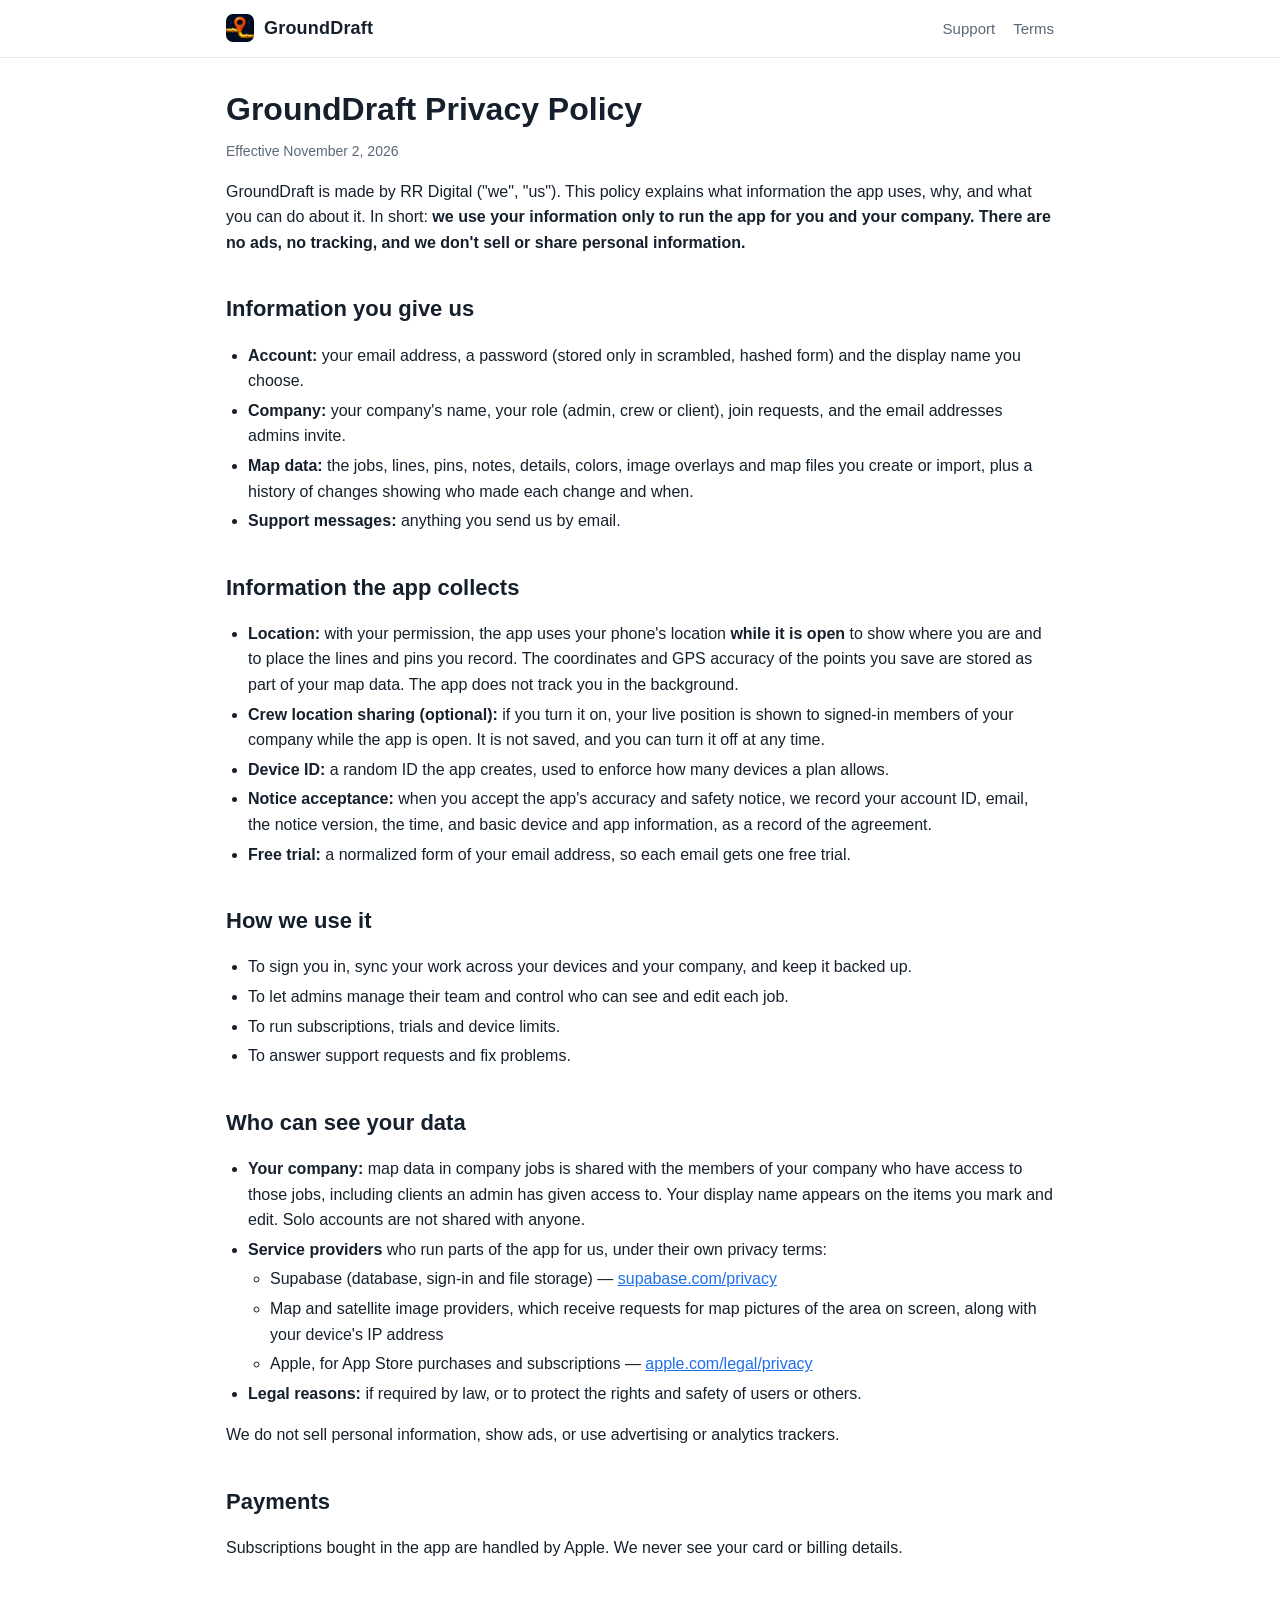
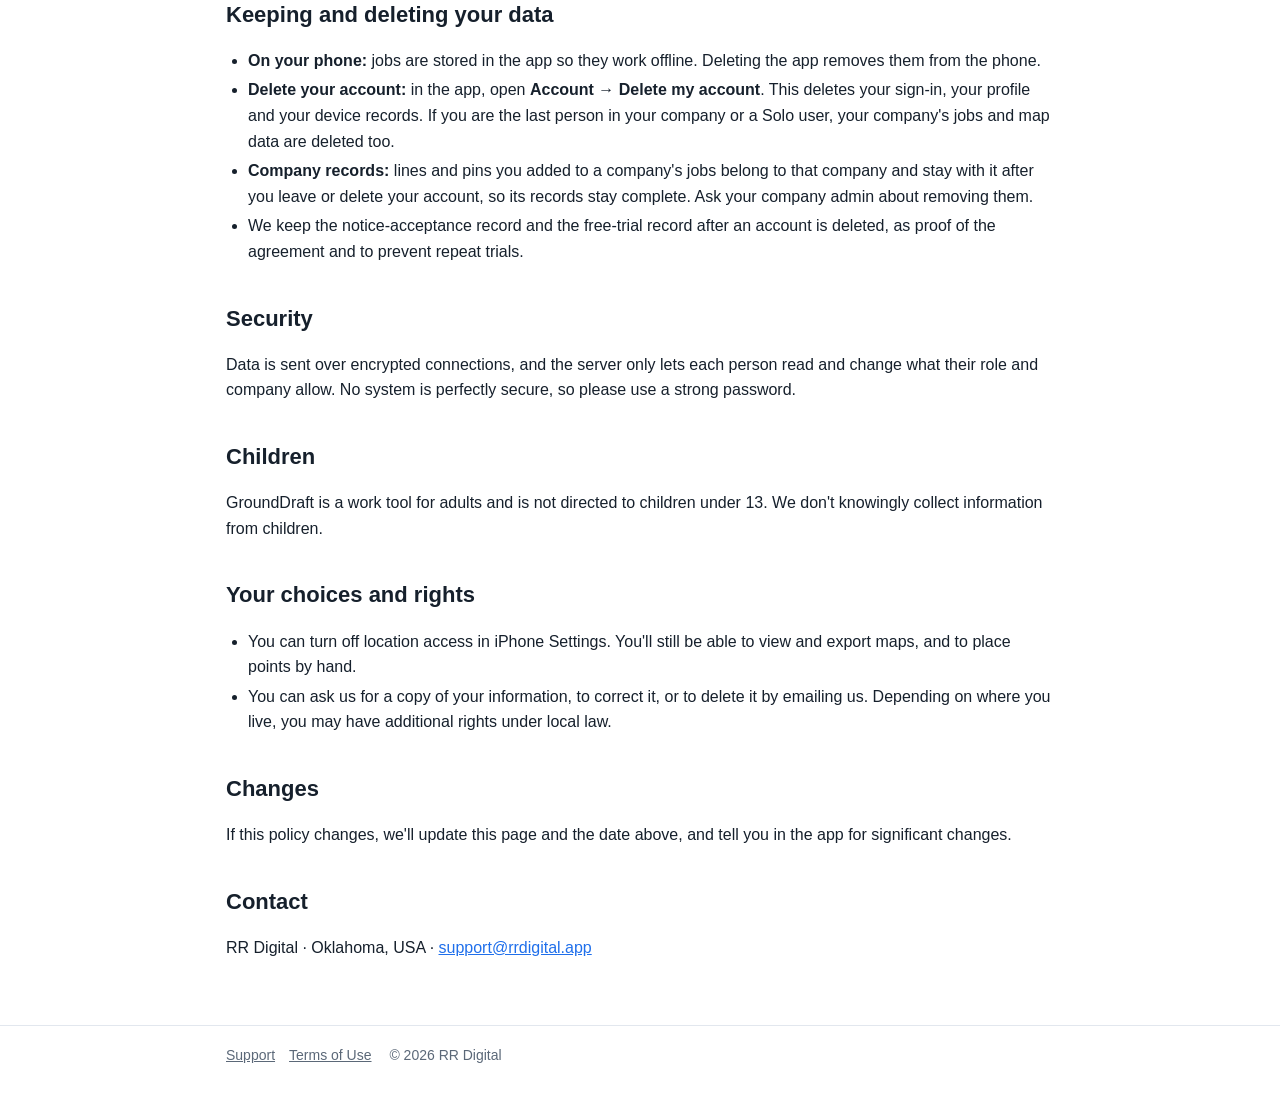
==== privacy.html @ 4cb75e76 "GroundDraft website: home, support, privacy and terms Co-Authored-By: Claude Opus 5.5 <noreply@anthr" ====
<!doctype html>
<html lang="en">
<head>
<meta charset="utf-8">
<meta name="viewport" content="width=device-width,initial-scale=1">
<title>GroundDraft Privacy Policy</title>
<link rel="icon" href="img/icon.png" type="image/png">
<link rel="apple-touch-icon" href="img/apple-touch-icon.png">
<link rel="stylesheet" href="style.css">
</head>
<body>
<header class="site"><div class="wrap">
  <a class="brand" href="index.html"><img src="img/icon.png" alt="" width="30" height="30" style="border-radius:7px"><span>GroundDraft</span></a>
  <nav><a href="support.html">Support</a><a href="terms.html">Terms</a></nav>
</div></header>

<main class="wrap">
  <h1>GroundDraft Privacy Policy</h1>
  <p class="meta">Effective November 2, 2026</p>

  <p>GroundDraft is made by RR Digital ("we", "us"). This policy explains what information the app uses, why,
  and what you can do about it. In short: <b>we use your information only to run the app for you and your company.
  There are no ads, no tracking, and we don't sell or share personal information.</b></p>

  <h2>Information you give us</h2>
  <ul>
    <li><b>Account:</b> your email address, a password (stored only in scrambled, hashed form) and the display
      name you choose.</li>
    <li><b>Company:</b> your company's name, your role (admin, crew or client), join requests, and the email
      addresses admins invite.</li>
    <li><b>Map data:</b> the jobs, lines, pins, notes, details, colors, image overlays and map files you create or
      import, plus a history of changes showing who made each change and when.</li>
    <li><b>Support messages:</b> anything you send us by email.</li>
  </ul>

  <h2>Information the app collects</h2>
  <ul>
    <li><b>Location:</b> with your permission, the app uses your phone's location <b>while it is open</b> to show
      where you are and to place the lines and pins you record. The coordinates and GPS accuracy of the points you
      save are stored as part of your map data. The app does not track you in the background.</li>
    <li><b>Crew location sharing (optional):</b> if you turn it on, your live position is shown to signed-in
      members of your company while the app is open. It is not saved, and you can turn it off at any time.</li>
    <li><b>Device ID:</b> a random ID the app creates, used to enforce how many devices a plan allows.</li>
    <li><b>Notice acceptance:</b> when you accept the app's accuracy and safety notice, we record your account ID,
      email, the notice version, the time, and basic device and app information, as a record of the agreement.</li>
    <li><b>Free trial:</b> a normalized form of your email address, so each email gets one free trial.</li>
  </ul>

  <h2>How we use it</h2>
  <ul>
    <li>To sign you in, sync your work across your devices and your company, and keep it backed up.</li>
    <li>To let admins manage their team and control who can see and edit each job.</li>
    <li>To run subscriptions, trials and device limits.</li>
    <li>To answer support requests and fix problems.</li>
  </ul>

  <h2>Who can see your data</h2>
  <ul>
    <li><b>Your company:</b> map data in company jobs is shared with the members of your company who have access to
      those jobs, including clients an admin has given access to. Your display name appears on the items you
      mark and edit. Solo accounts are not shared with anyone.</li>
    <li><b>Service providers</b> who run parts of the app for us, under their own privacy terms:
      <ul>
        <li>Supabase (database, sign-in and file storage) — <a href="https://supabase.com/privacy">supabase.com/privacy</a></li>
        <li>Map and satellite image providers, which receive requests for map pictures of the area on screen,
          along with your device's IP address</li>
        <li>Apple, for App Store purchases and subscriptions — <a href="https://www.apple.com/legal/privacy/">apple.com/legal/privacy</a></li>
      </ul></li>
    <li><b>Legal reasons:</b> if required by law, or to protect the rights and safety of users or others.</li>
  </ul>
  <p>We do not sell personal information, show ads, or use advertising or analytics trackers.</p>

  <h2>Payments</h2>
  <p>Subscriptions bought in the app are handled by Apple. We never see your card or billing details.</p>

  <h2>Keeping and deleting your data</h2>
  <ul>
    <li><b>On your phone:</b> jobs are stored in the app so they work offline. Deleting the app removes them from
      the phone.</li>
    <li><b>Delete your account:</b> in the app, open <b>Account → Delete my account</b>. This deletes your
      sign-in, your profile and your device records. If you are the last person in your company or a Solo user,
      your company's jobs and map data are deleted too.</li>
    <li><b>Company records:</b> lines and pins you added to a company's jobs belong to that company and stay with
      it after you leave or delete your account, so its records stay complete. Ask your company admin about
      removing them.</li>
    <li>We keep the notice-acceptance record and the free-trial record after an account is deleted, as proof of the
      agreement and to prevent repeat trials.</li>
  </ul>

  <h2>Security</h2>
  <p>Data is sent over encrypted connections, and the server only lets each person read and change what their
  role and company allow. No system is perfectly secure, so please use a strong password.</p>

  <h2>Children</h2>
  <p>GroundDraft is a work tool for adults and is not directed to children under 13. We don't knowingly collect
  information from children.</p>

  <h2>Your choices and rights</h2>
  <ul>
    <li>You can turn off location access in iPhone Settings. You'll still be able to view and export maps, and
      to place points by hand.</li>
    <li>You can ask us for a copy of your information, to correct it, or to delete it by emailing us. Depending on
      where you live, you may have additional rights under local law.</li>
  </ul>

  <h2>Changes</h2>
  <p>If this policy changes, we'll update this page and the date above, and tell you in the app for significant
  changes.</p>

  <h2>Contact</h2>
  <p>RR Digital · Oklahoma, USA · <a href="mailto:support@rrdigital.app">support@rrdigital.app</a></p>
</main>

<footer class="site"><div class="wrap">
  <a href="support.html">Support</a><a href="terms.html">Terms of Use</a>
  © 2026 RR Digital
</div></footer>
</body>
</html>
---- style.css ----
:root {
  --bg: #ffffff;
  --panel: #f5f7fa;
  --text: #16202c;
  --muted: #5b6878;
  --line: #e2e7ee;
  --accent: #1f6feb;
  --warn-bg: #fff6e5;
  --warn-line: #f0c36d;
}
@media (prefers-color-scheme: dark) {
  :root {
    --bg: #0d1420;
    --panel: #151f2e;
    --text: #e8edf4;
    --muted: #9aa8ba;
    --line: #233046;
    --accent: #5b9dff;
    --warn-bg: #2b2414;
    --warn-line: #7a5d1e;
  }
}
* { box-sizing: border-box; }
body {
  margin: 0;
  background: var(--bg);
  color: var(--text);
  font: 16px/1.6 -apple-system, BlinkMacSystemFont, "Segoe UI", Roboto, Helvetica, Arial, sans-serif;
}
a { color: var(--accent); }
header.site {
  border-bottom: 1px solid var(--line);
}
header.site .wrap {
  display: flex; align-items: center; justify-content: space-between; gap: 16px;
  padding-top: 14px; padding-bottom: 14px;
}
.brand { display: flex; align-items: center; gap: 10px; font-weight: 700; font-size: 18px; color: var(--text); text-decoration: none; letter-spacing: .2px; }
.brand img { display: block; height: 28px; width: auto; }
nav a { color: var(--muted); text-decoration: none; margin-left: 18px; font-size: 15px; }
nav a:hover { color: var(--text); }
.wrap { max-width: 860px; margin: 0 auto; padding-left: 16px; padding-right: 16px; }
main.wrap { padding-top: 32px; padding-bottom: 48px; }
h1 { font-size: 32px; line-height: 1.2; margin: 0 0 12px; }
h2 { font-size: 22px; margin: 36px 0 10px; }
h3 { font-size: 17px; margin: 22px 0 6px; }
.lead { font-size: 19px; color: var(--muted); margin: 0 0 8px; }
.meta { color: var(--muted); font-size: 14px; margin-top: 0; }
.filters { display: flex; flex-wrap: wrap; gap: 8px; margin: 4px 0 4px; }
.filters button {
  font: inherit; font-size: 15px; padding: 7px 16px; border-radius: 999px; cursor: pointer;
  border: 1px solid var(--line); background: var(--panel); color: var(--text);
}
.filters button.on { background: var(--accent); border-color: var(--accent); color: #fff; }
.app[hidden] { display: none; }
.apps { display: grid; grid-template-columns: repeat(auto-fit, minmax(260px, 1fr)); gap: 16px; margin-top: 16px; }
.app {
  display: flex; gap: 14px; align-items: flex-start;
  background: var(--panel); border: 1px solid var(--line); border-radius: 14px; padding: 16px;
}
.app img { width: 64px; height: 64px; border-radius: 14px; flex: none; }
.app h3 { margin: 0 0 4px; }
.app p { margin: 0 0 8px; color: var(--muted); font-size: 15px; }
.app .links a { font-size: 14px; margin-right: 14px; }
.hero { display: flex; gap: 18px; align-items: center; margin-bottom: 8px; }
.hero img { width: 88px; height: 88px; border-radius: 20px; flex: none; }
.hero.product { align-items: flex-start; gap: 24px; margin-bottom: 18px; }
.hero.product img { width: 120px; height: 120px; border-radius: 26px; }
.cta { display: flex; flex-wrap: wrap; gap: 10px; margin-top: 16px; }
.button {
  display: inline-block; padding: 11px 18px; border-radius: 10px; text-decoration: none; font-weight: 600;
  border: 1px solid var(--line); background: var(--panel); color: var(--text);
}
.button.primary { background: var(--accent); border-color: var(--accent); color: #fff; }
.features { display: grid; grid-template-columns: repeat(auto-fit, minmax(240px, 1fr)); gap: 14px; }
.feature { background: var(--panel); border: 1px solid var(--line); border-radius: 14px; padding: 16px; }
.feature h3 { margin: 0 0 6px; }
.feature p { margin: 0; color: var(--muted); font-size: 15px; }
.plans { display: grid; grid-template-columns: repeat(auto-fit, minmax(170px, 1fr)); gap: 12px; margin-top: 12px; }
.plan { background: var(--panel); border: 1px solid var(--line); border-radius: 14px; padding: 16px; }
.plan h3 { margin: 0; }
.plan .price { font-size: 26px; font-weight: 700; margin: 6px 0; color: var(--text); }
.plan .price span { font-size: 14px; font-weight: 400; color: var(--muted); }
.plan p { margin: 0; color: var(--muted); font-size: 15px; }
@media (max-width: 520px) {
  .hero.product { flex-direction: column; gap: 12px; }
  .hero.product img { width: 84px; height: 84px; border-radius: 19px; }
}
.note {
  background: var(--warn-bg); border: 1px solid var(--warn-line); border-radius: 10px;
  padding: 12px 14px; margin: 18px 0;
}
ul { padding-left: 22px; }
li { margin: 4px 0; }
footer.site { border-top: 1px solid var(--line); color: var(--muted); font-size: 14px; }
footer.site .wrap { padding-top: 18px; padding-bottom: 28px; }
footer.site a { color: var(--muted); margin-right: 14px; }
@media (max-width: 520px) {
  h1 { font-size: 26px; }
  .hero img { width: 64px; height: 64px; border-radius: 14px; }
  nav a { margin-left: 12px; }
}
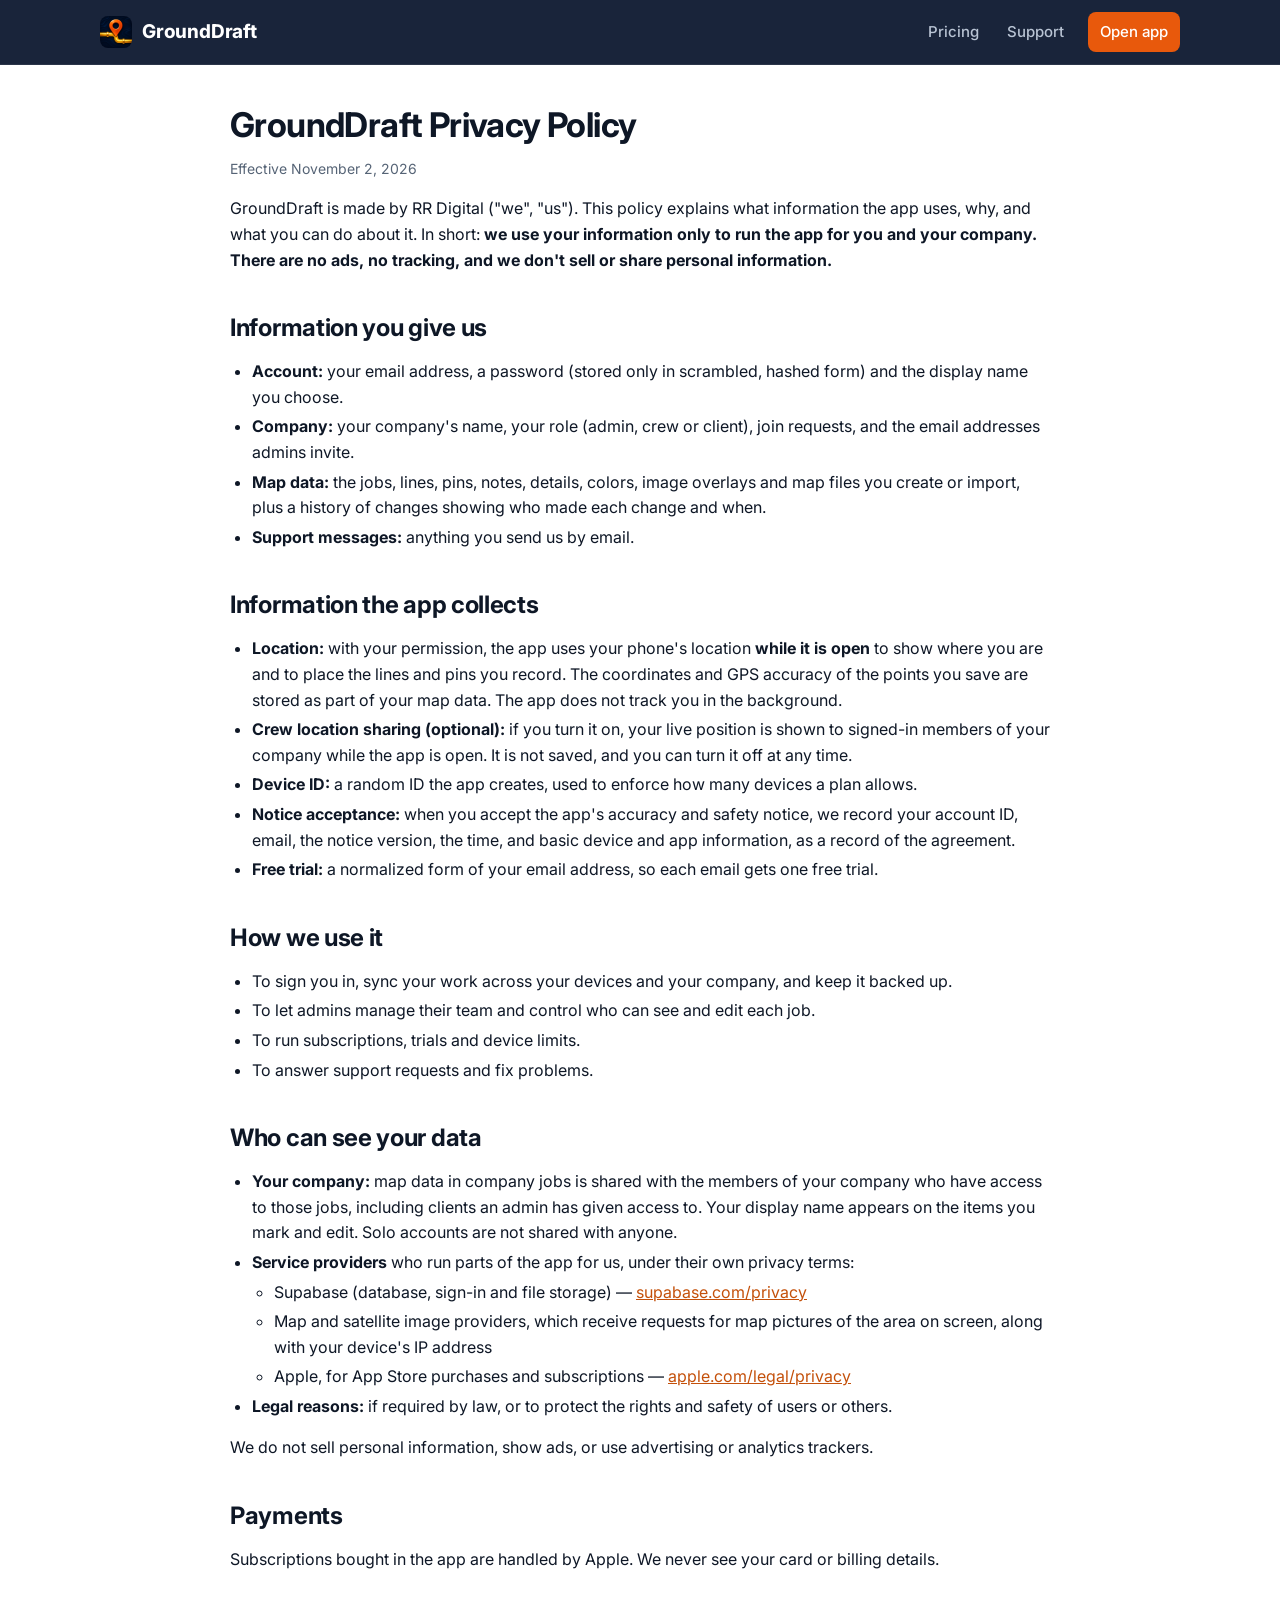
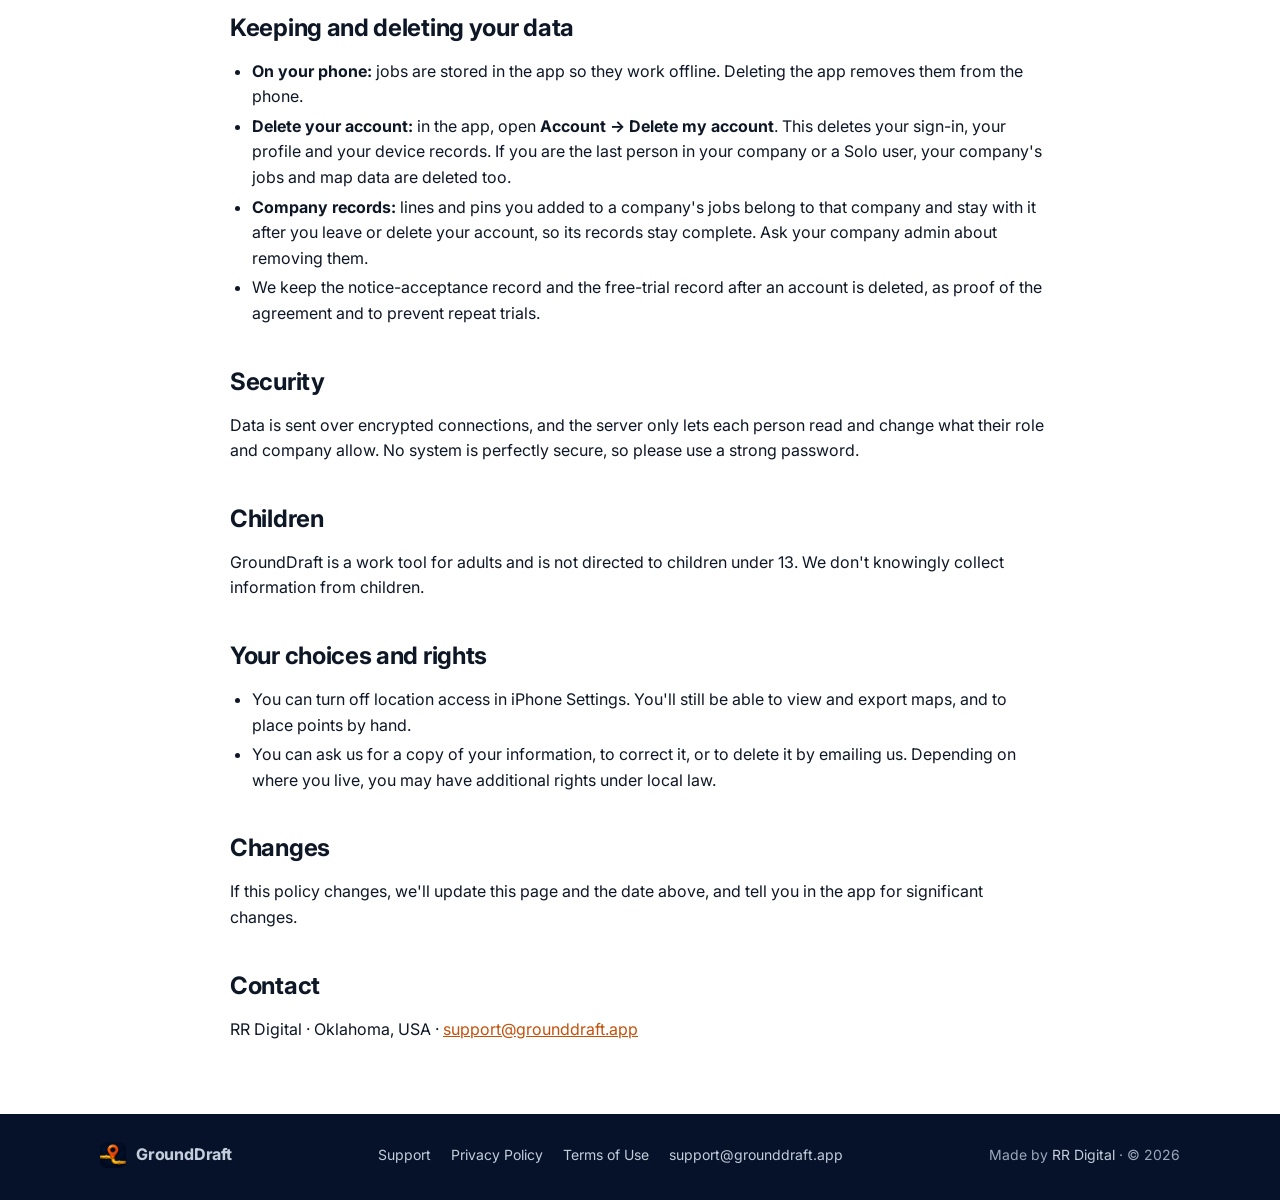
==== commit 3e7477ab: "Redesign home page: brand hero with app screenshots, how it works, pricing, FAQ; shared header and f" ====
--- a/privacy.html
+++ b/privacy.html
@@ -2,19 +2,27 @@
 <html lang="en">
 <head>
 <meta charset="utf-8">
+<meta name="theme-color" content="#06122a">
 <meta name="viewport" content="width=device-width,initial-scale=1">
 <title>GroundDraft Privacy Policy</title>
 <link rel="icon" href="img/icon.png" type="image/png">
 <link rel="apple-touch-icon" href="img/apple-touch-icon.png">
+<link rel="preconnect" href="https://fonts.googleapis.com">
+<link rel="preconnect" href="https://fonts.gstatic.com" crossorigin>
+<link href="https://fonts.googleapis.com/css2?family=Inter:wght@400;500;600;700;800&display=swap" rel="stylesheet">
 <link rel="stylesheet" href="style.css">
 </head>
 <body>
 <header class="site"><div class="wrap">
-  <a class="brand" href="index.html"><img src="img/icon.png" alt="" width="30" height="30" style="border-radius:7px"><span>GroundDraft</span></a>
-  <nav><a href="support.html">Support</a><a href="terms.html">Terms</a></nav>
+  <a class="brand" href="index.html"><img src="img/icon.png" alt="" width="32" height="32"><span>GroundDraft</span></a>
+  <nav>
+    <a class="nav-hide" href="index.html#pricing">Pricing</a>
+    <a class="nav-hide" href="support.html">Support</a>
+    <a class="nav-cta" href="https://app.grounddraft.app/">Open app</a>
+  </nav>
 </div></header>
 
-<main class="wrap">
+<main class="wrap narrow">
   <h1>GroundDraft Privacy Policy</h1>
   <p class="meta">Effective November 2, 2026</p>
 
@@ -108,12 +116,16 @@
   changes.</p>
 
   <h2>Contact</h2>
-  <p>RR Digital · Oklahoma, USA · <a href="mailto:support@rrdigital.app">support@rrdigital.app</a></p>
+  <p>RR Digital · Oklahoma, USA · <a href="mailto:support@grounddraft.app">support@grounddraft.app</a></p>
 </main>
 
 <footer class="site"><div class="wrap">
-  <a href="support.html">Support</a><a href="terms.html">Terms of Use</a>
-  © 2026 RR Digital
+  <a class="brand" href="index.html"><img src="img/icon.png" alt="" width="26" height="26"><span>GroundDraft</span></a>
+  <div class="links">
+    <a href="support.html">Support</a><a href="privacy.html">Privacy Policy</a><a href="terms.html">Terms of Use</a>
+    <a href="mailto:support@grounddraft.app">support@grounddraft.app</a>
+  </div>
+  <div>Made by <a href="https://rrdigital.app/">RR Digital</a> · © 2026</div>
 </div></footer>
 </body>
 </html>
--- a/style.css
+++ b/style.css
@@ -1,102 +1,276 @@
 :root {
   --bg: #ffffff;
-  --panel: #f5f7fa;
-  --text: #16202c;
-  --muted: #5b6878;
-  --line: #e2e7ee;
-  --accent: #1f6feb;
+  --panel: #f4f6f9;
+  --card: #ffffff;
+  --text: #0e1726;
+  --muted: #566476;
+  --line: #e1e6ed;
+  --accent: #e8590c;
+  --accent-hover: #c94b06;
+  --link: #c4500a;
+  --navy: #06122a;
+  --navy-2: #0c1d3d;
   --warn-bg: #fff6e5;
   --warn-line: #f0c36d;
+  --shadow: 0 1px 2px rgba(14, 23, 38, .06), 0 8px 24px rgba(14, 23, 38, .06);
 }
 @media (prefers-color-scheme: dark) {
   :root {
-    --bg: #0d1420;
-    --panel: #151f2e;
+    --bg: #0a111d;
+    --panel: #0f1a2b;
+    --card: #111d30;
     --text: #e8edf4;
     --muted: #9aa8ba;
-    --line: #233046;
-    --accent: #5b9dff;
+    --line: #1f2d44;
+    --accent: #f26a1b;
+    --accent-hover: #ff7d33;
+    --link: #ff8a45;
     --warn-bg: #2b2414;
     --warn-line: #7a5d1e;
+    --shadow: 0 1px 2px rgba(0, 0, 0, .3), 0 8px 24px rgba(0, 0, 0, .25);
   }
 }
 * { box-sizing: border-box; }
+html { scroll-behavior: smooth; }
 body {
   margin: 0;
   background: var(--bg);
   color: var(--text);
-  font: 16px/1.6 -apple-system, BlinkMacSystemFont, "Segoe UI", Roboto, Helvetica, Arial, sans-serif;
-}
-a { color: var(--accent); }
+  font: 16px/1.6 "Inter", -apple-system, BlinkMacSystemFont, "Segoe UI", Roboto, Helvetica, Arial, sans-serif;
+  -webkit-font-smoothing: antialiased;
+}
+a { color: var(--link); }
+img { max-width: 100%; height: auto; }
+.wrap { max-width: 1120px; margin: 0 auto; padding-left: 20px; padding-right: 20px; }
+.narrow { max-width: 860px; }
+
+/* ---------- header ---------- */
 header.site {
-  border-bottom: 1px solid var(--line);
-}
-header.site .wrap {
-  display: flex; align-items: center; justify-content: space-between; gap: 16px;
-  padding-top: 14px; padding-bottom: 14px;
-}
-.brand { display: flex; align-items: center; gap: 10px; font-weight: 700; font-size: 18px; color: var(--text); text-decoration: none; letter-spacing: .2px; }
-.brand img { display: block; height: 28px; width: auto; }
-nav a { color: var(--muted); text-decoration: none; margin-left: 18px; font-size: 15px; }
-nav a:hover { color: var(--text); }
-.wrap { max-width: 860px; margin: 0 auto; padding-left: 16px; padding-right: 16px; }
-main.wrap { padding-top: 32px; padding-bottom: 48px; }
-h1 { font-size: 32px; line-height: 1.2; margin: 0 0 12px; }
-h2 { font-size: 22px; margin: 36px 0 10px; }
+  position: sticky; top: 0; z-index: 10;
+  background: rgba(6, 18, 42, .92); backdrop-filter: saturate(1.4) blur(10px); -webkit-backdrop-filter: saturate(1.4) blur(10px);
+  border-bottom: 1px solid rgba(255, 255, 255, .08);
+}
+header.site .wrap { display: flex; align-items: center; justify-content: space-between; gap: 16px; height: 64px; }
+.brand { display: flex; align-items: center; gap: 10px; font-weight: 750; font-size: 19px; color: #fff; text-decoration: none; letter-spacing: -.2px; }
+.brand img { display: block; width: 32px; height: 32px; border-radius: 8px; }
+nav { display: flex; align-items: center; gap: 4px; }
+nav a { color: #b9c4d4; text-decoration: none; font-size: 15px; font-weight: 500; padding: 8px 12px; border-radius: 8px; }
+nav a:hover { color: #fff; background: rgba(255, 255, 255, .06); }
+nav a.nav-cta { color: #fff; background: var(--accent); margin-left: 8px; }
+nav a.nav-cta:hover { background: var(--accent-hover); }
+@media (max-width: 760px) {
+  nav a.nav-hide { display: none; }
+}
+
+/* ---------- type ---------- */
+main.wrap { padding-top: 40px; padding-bottom: 56px; }
+h1 { font-size: 34px; line-height: 1.15; margin: 0 0 12px; letter-spacing: -.6px; }
+h2 { font-size: 24px; line-height: 1.25; margin: 40px 0 10px; letter-spacing: -.3px; }
 h3 { font-size: 17px; margin: 22px 0 6px; }
 .lead { font-size: 19px; color: var(--muted); margin: 0 0 8px; }
-.meta { color: var(--muted); font-size: 14px; margin-top: 0; }
-.filters { display: flex; flex-wrap: wrap; gap: 8px; margin: 4px 0 4px; }
-.filters button {
-  font: inherit; font-size: 15px; padding: 7px 16px; border-radius: 999px; cursor: pointer;
-  border: 1px solid var(--line); background: var(--panel); color: var(--text);
-}
-.filters button.on { background: var(--accent); border-color: var(--accent); color: #fff; }
-.app[hidden] { display: none; }
-.apps { display: grid; grid-template-columns: repeat(auto-fit, minmax(260px, 1fr)); gap: 16px; margin-top: 16px; }
-.app {
-  display: flex; gap: 14px; align-items: flex-start;
-  background: var(--panel); border: 1px solid var(--line); border-radius: 14px; padding: 16px;
-}
-.app img { width: 64px; height: 64px; border-radius: 14px; flex: none; }
-.app h3 { margin: 0 0 4px; }
-.app p { margin: 0 0 8px; color: var(--muted); font-size: 15px; }
-.app .links a { font-size: 14px; margin-right: 14px; }
+.meta { color: var(--muted); font-size: 14px; }
+ul { padding-left: 22px; }
+li { margin: 4px 0; }
+
+/* ---------- buttons ---------- */
+.cta { display: flex; flex-wrap: wrap; gap: 12px; margin-top: 26px; }
+.button {
+  display: inline-flex; align-items: center; justify-content: center; gap: 8px;
+  padding: 13px 22px; border-radius: 10px; text-decoration: none; font-weight: 650; font-size: 16px;
+  border: 1px solid var(--line); background: var(--card); color: var(--text); transition: background .15s, border-color .15s;
+}
+.button:hover { border-color: var(--muted); }
+.button.primary { background: var(--accent); border-color: var(--accent); color: #fff; }
+.button.primary:hover { background: var(--accent-hover); border-color: var(--accent-hover); }
+.button.ghost { background: transparent; color: #fff; border-color: rgba(255, 255, 255, .28); }
+.button.ghost:hover { border-color: #fff; background: rgba(255, 255, 255, .06); }
+.button.block { display: flex; width: 100%; }
+
+/* ---------- hero ---------- */
+.hero-band {
+  position: relative; overflow: hidden; color: #fff;
+  background:
+    radial-gradient(900px 500px at 85% 10%, rgba(242, 106, 27, .18), transparent 60%),
+    radial-gradient(700px 500px at 0% 100%, rgba(44, 110, 220, .22), transparent 60%),
+    linear-gradient(180deg, var(--navy) 0%, var(--navy-2) 100%);
+}
+.hero-band::before {
+  content: ""; position: absolute; inset: 0; opacity: .5; pointer-events: none;
+  background-image: url("img/contours.svg"); background-size: 900px auto; background-position: center;
+}
+.hero-grid {
+  position: relative; display: grid; grid-template-columns: 1.05fr .95fr; gap: 40px; align-items: center;
+  padding-top: 72px; padding-bottom: 72px;
+}
+.eyebrow {
+  display: inline-flex; align-items: center; gap: 8px; font-size: 13px; font-weight: 650; letter-spacing: .4px;
+  text-transform: uppercase; color: #ffb27d; background: rgba(242, 106, 27, .12); border: 1px solid rgba(242, 106, 27, .3);
+  padding: 5px 12px; border-radius: 999px; margin-bottom: 18px;
+}
+.hero-band h1 { font-size: 52px; line-height: 1.05; letter-spacing: -1.4px; margin: 0 0 18px; }
+.hero-band h1 em { font-style: normal; color: #ff8a45; }
+.hero-band .lead { color: #c3cddb; font-size: 19px; max-width: 540px; }
+.hero-points { display: flex; flex-wrap: wrap; gap: 8px 22px; margin: 26px 0 0; padding: 0; list-style: none; color: #c3cddb; font-size: 15px; }
+.hero-points li { display: flex; align-items: center; gap: 8px; margin: 0; }
+.hero-points svg { color: #ff8a45; flex: none; }
+.hero-art { position: relative; height: 560px; }
+.phone {
+  position: absolute; width: 260px; aspect-ratio: 632 / 1368; border-radius: 40px; padding: 10px;
+  background: #1a2233; box-shadow: 0 0 0 1px rgba(255, 255, 255, .12), 0 30px 60px rgba(0, 0, 0, .5);
+}
+.phone img { display: block; width: 100%; height: 100%; object-fit: cover; border-radius: 31px; }
+.phone.front { right: 30px; top: 0; z-index: 2; }
+.phone.back { right: 250px; top: 60px; transform: rotate(-6deg); opacity: .96; }
+
+/* ---------- sections ---------- */
+section.block { padding: 84px 0; }
+section.block.alt { background: var(--panel); border-top: 1px solid var(--line); border-bottom: 1px solid var(--line); }
+.section-head { max-width: 700px; margin: 0 0 40px; }
+.section-head.center { margin-left: auto; margin-right: auto; text-align: center; }
+.section-head .kicker { color: var(--accent); font-weight: 700; font-size: 14px; letter-spacing: .5px; text-transform: uppercase; margin: 0 0 8px; }
+.section-head h2 { font-size: 36px; line-height: 1.15; letter-spacing: -.8px; margin: 0 0 12px; }
+.section-head p { color: var(--muted); font-size: 18px; margin: 0; }
+
+.safety {
+  display: flex; gap: 12px; align-items: flex-start;
+  background: var(--warn-bg); border: 1px solid var(--warn-line); border-radius: 12px; padding: 14px 16px; font-size: 15px;
+}
+.safety svg { flex: none; margin-top: 2px; color: #c98a00; }
+.safety-row { padding: 22px 0; }
+
+.steps { display: grid; grid-template-columns: repeat(3, 1fr); gap: 20px; counter-reset: step; }
+.step { position: relative; background: var(--card); border: 1px solid var(--line); border-radius: 16px; padding: 26px 24px 24px; box-shadow: var(--shadow); }
+.step::before {
+  counter-increment: step; content: counter(step);
+  display: grid; place-items: center; width: 36px; height: 36px; border-radius: 10px;
+  background: var(--accent); color: #fff; font-weight: 750; margin-bottom: 16px;
+}
+.step h3 { margin: 0 0 6px; font-size: 19px; }
+.step p { margin: 0; color: var(--muted); }
+
+.features { display: grid; grid-template-columns: repeat(3, 1fr); gap: 18px; }
+.feature { background: var(--card); border: 1px solid var(--line); border-radius: 16px; padding: 22px; }
+.feature .ic {
+  display: grid; place-items: center; width: 42px; height: 42px; border-radius: 11px; margin-bottom: 14px;
+  background: rgba(232, 89, 12, .1); color: var(--accent);
+}
+.feature h3 { margin: 0 0 6px; font-size: 17px; }
+.feature p { margin: 0; color: var(--muted); font-size: 15px; }
+
+.split { display: grid; grid-template-columns: .9fr 1.1fr; gap: 56px; align-items: center; }
+.split.flip { grid-template-columns: 1.1fr .9fr; }
+.split .copy h2 { font-size: 34px; line-height: 1.15; letter-spacing: -.7px; margin: 0 0 14px; }
+.split .copy p { color: var(--muted); font-size: 17px; }
+.checks { list-style: none; padding: 0; margin: 20px 0 0; }
+.checks li { display: flex; gap: 10px; margin: 10px 0; }
+.checks svg { flex: none; margin-top: 4px; color: var(--accent); }
+.browser { border-radius: 12px; overflow: hidden; background: #1a2233; box-shadow: 0 0 0 1px var(--line), 0 24px 50px rgba(14, 23, 38, .18); }
+.browser .bar { display: flex; align-items: center; gap: 6px; height: 30px; padding: 0 12px; background: #1f2a3d; }
+.browser .bar i { width: 10px; height: 10px; border-radius: 50%; background: #3a465b; }
+.browser .bar span { margin-left: 12px; font-size: 12px; color: #9aa8ba; background: #141d2c; padding: 2px 12px; border-radius: 6px; }
+.browser img { display: block; width: 100%; }
+.phone.inline { position: relative; margin: 0 auto; width: 280px; }
+
+.roles { display: grid; grid-template-columns: repeat(3, 1fr); gap: 18px; }
+.role { background: var(--card); border: 1px solid var(--line); border-radius: 16px; padding: 24px; }
+.role .tag { display: inline-block; font-size: 12px; font-weight: 700; letter-spacing: .4px; text-transform: uppercase; color: var(--accent); margin-bottom: 8px; }
+.role h3 { margin: 0 0 8px; font-size: 19px; }
+.role p { margin: 0; color: var(--muted); font-size: 15px; }
+
+/* ---------- pricing ---------- */
+.plans { display: grid; grid-template-columns: repeat(4, 1fr); gap: 16px; align-items: stretch; }
+.plan {
+  position: relative; display: flex; flex-direction: column;
+  background: var(--card); border: 1px solid var(--line); border-radius: 16px; padding: 24px 20px;
+}
+.plan.popular { border: 2px solid var(--accent); box-shadow: 0 12px 34px rgba(232, 89, 12, .16); }
+.plan .badge {
+  position: absolute; top: -12px; left: 50%; transform: translateX(-50%); white-space: nowrap;
+  background: var(--accent); color: #fff; font-size: 12px; font-weight: 700; padding: 3px 12px; border-radius: 999px;
+}
+.plan h3 { margin: 0; font-size: 18px; }
+.plan .who { color: var(--muted); font-size: 14px; margin: 2px 0 14px; }
+.plan .price { font-size: 38px; font-weight: 800; letter-spacing: -1px; margin: 0; line-height: 1.1; }
+.plan .price span { font-size: 15px; font-weight: 500; color: var(--muted); letter-spacing: 0; }
+.plan .per { color: var(--muted); font-size: 13px; margin: 4px 0 16px; min-height: 20px; }
+.plan ul { list-style: none; padding: 0; margin: 0 0 22px; font-size: 14.5px; flex: 1; }
+.plan li { display: flex; gap: 8px; margin: 7px 0; }
+.plan li svg { flex: none; margin-top: 4px; color: var(--accent); }
+.enterprise {
+  display: flex; align-items: center; justify-content: space-between; gap: 20px; flex-wrap: wrap;
+  margin-top: 18px; background: var(--card); border: 1px solid var(--line); border-radius: 16px; padding: 22px 24px;
+}
+.enterprise h3 { margin: 0 0 4px; font-size: 18px; }
+.enterprise p { margin: 0; color: var(--muted); font-size: 15px; }
+.fine { text-align: center; color: var(--muted); font-size: 14px; margin: 22px 0 0; }
+
+/* ---------- faq ---------- */
+.faq { max-width: 820px; margin: 0 auto; }
+.faq details { border-bottom: 1px solid var(--line); }
+.faq summary {
+  list-style: none; cursor: pointer; padding: 20px 0; font-weight: 650; font-size: 17px;
+  display: flex; justify-content: space-between; gap: 16px;
+}
+.faq summary::-webkit-details-marker { display: none; }
+.faq summary::after { content: "+"; font-size: 22px; line-height: 1; color: var(--accent); font-weight: 400; }
+.faq details[open] summary::after { content: "–"; }
+.faq details p { margin: 0 0 20px; color: var(--muted); }
+
+/* ---------- closing band ---------- */
+.final {
+  text-align: center; color: #fff; padding: 80px 0;
+  background: radial-gradient(700px 300px at 50% 0%, rgba(242, 106, 27, .25), transparent 70%), var(--navy);
+}
+.final h2 { font-size: 38px; letter-spacing: -.8px; margin: 0 0 12px; }
+.final p { color: #c3cddb; font-size: 18px; margin: 0 auto; max-width: 600px; }
+.final .cta { justify-content: center; }
+
+/* ---------- inner pages (support, privacy, terms) ---------- */
 .hero { display: flex; gap: 18px; align-items: center; margin-bottom: 8px; }
-.hero img { width: 88px; height: 88px; border-radius: 20px; flex: none; }
-.hero.product { align-items: flex-start; gap: 24px; margin-bottom: 18px; }
-.hero.product img { width: 120px; height: 120px; border-radius: 26px; }
-.cta { display: flex; flex-wrap: wrap; gap: 10px; margin-top: 16px; }
-.button {
-  display: inline-block; padding: 11px 18px; border-radius: 10px; text-decoration: none; font-weight: 600;
-  border: 1px solid var(--line); background: var(--panel); color: var(--text);
-}
-.button.primary { background: var(--accent); border-color: var(--accent); color: #fff; }
-.features { display: grid; grid-template-columns: repeat(auto-fit, minmax(240px, 1fr)); gap: 14px; }
-.feature { background: var(--panel); border: 1px solid var(--line); border-radius: 14px; padding: 16px; }
-.feature h3 { margin: 0 0 6px; }
-.feature p { margin: 0; color: var(--muted); font-size: 15px; }
-.plans { display: grid; grid-template-columns: repeat(auto-fit, minmax(170px, 1fr)); gap: 12px; margin-top: 12px; }
-.plan { background: var(--panel); border: 1px solid var(--line); border-radius: 14px; padding: 16px; }
-.plan h3 { margin: 0; }
-.plan .price { font-size: 26px; font-weight: 700; margin: 6px 0; color: var(--text); }
-.plan .price span { font-size: 14px; font-weight: 400; color: var(--muted); }
-.plan p { margin: 0; color: var(--muted); font-size: 15px; }
-@media (max-width: 520px) {
-  .hero.product { flex-direction: column; gap: 12px; }
-  .hero.product img { width: 84px; height: 84px; border-radius: 19px; }
-}
+.hero img { width: 80px; height: 80px; border-radius: 18px; flex: none; }
 .note {
   background: var(--warn-bg); border: 1px solid var(--warn-line); border-radius: 10px;
   padding: 12px 14px; margin: 18px 0;
 }
-ul { padding-left: 22px; }
-li { margin: 4px 0; }
-footer.site { border-top: 1px solid var(--line); color: var(--muted); font-size: 14px; }
-footer.site .wrap { padding-top: 18px; padding-bottom: 28px; }
-footer.site a { color: var(--muted); margin-right: 14px; }
-@media (max-width: 520px) {
-  h1 { font-size: 26px; }
+
+/* ---------- footer ---------- */
+footer.site { background: var(--navy); color: #9aa8ba; font-size: 14px; }
+footer.site .wrap { display: flex; flex-wrap: wrap; align-items: center; justify-content: space-between; gap: 14px 24px; padding-top: 28px; padding-bottom: 32px; }
+footer.site .links { display: flex; flex-wrap: wrap; gap: 6px 20px; }
+footer.site a { color: #c3cddb; text-decoration: none; }
+footer.site a:hover { color: #fff; }
+footer.site .brand { font-size: 16px; }
+footer.site .brand img { width: 26px; height: 26px; border-radius: 7px; }
+
+/* ---------- small screens ---------- */
+@media (max-width: 960px) {
+  .hero-grid { grid-template-columns: 1fr; padding-top: 48px; padding-bottom: 56px; }
+  .hero-band h1 { font-size: 42px; }
+  .hero-art { height: 480px; max-width: 480px; margin: 0 auto; width: 100%; }
+  .phone { width: 220px; border-radius: 34px; }
+  .phone img { border-radius: 26px; }
+  .phone.front { right: 8%; }
+  .phone.back { right: auto; left: 6%; }
+  .plans { grid-template-columns: repeat(2, 1fr); row-gap: 26px; }
+  .features, .roles { grid-template-columns: repeat(2, 1fr); }
+  .split, .split.flip { grid-template-columns: 1fr; gap: 36px; }
+  .split.flip .copy { order: -1; }
+}
+@media (max-width: 640px) {
+  .wrap { padding-left: 16px; padding-right: 16px; }
+  .hero-band h1 { font-size: 36px; letter-spacing: -.9px; }
+  .hero-band .lead { font-size: 17px; }
+  .hero-art { height: 400px; }
+  .phone { width: 180px; padding: 8px; border-radius: 28px; }
+  .phone img { border-radius: 21px; }
+  .phone.front { right: 4%; }
+  .phone.back { left: 2%; top: 44px; }
+  section.block { padding: 60px 0; }
+  .section-head h2, .split .copy h2 { font-size: 28px; }
+  .steps, .features, .roles, .plans { grid-template-columns: 1fr; }
+  .cta .button { flex: 1 1 100%; }
+  .final h2 { font-size: 30px; }
+  h1 { font-size: 28px; }
   .hero img { width: 64px; height: 64px; border-radius: 14px; }
-  nav a { margin-left: 12px; }
-}
+}
+.split .copy .kicker { color: var(--accent); font-weight: 700; font-size: 14px; letter-spacing: .5px; text-transform: uppercase; margin: 0 0 8px; }
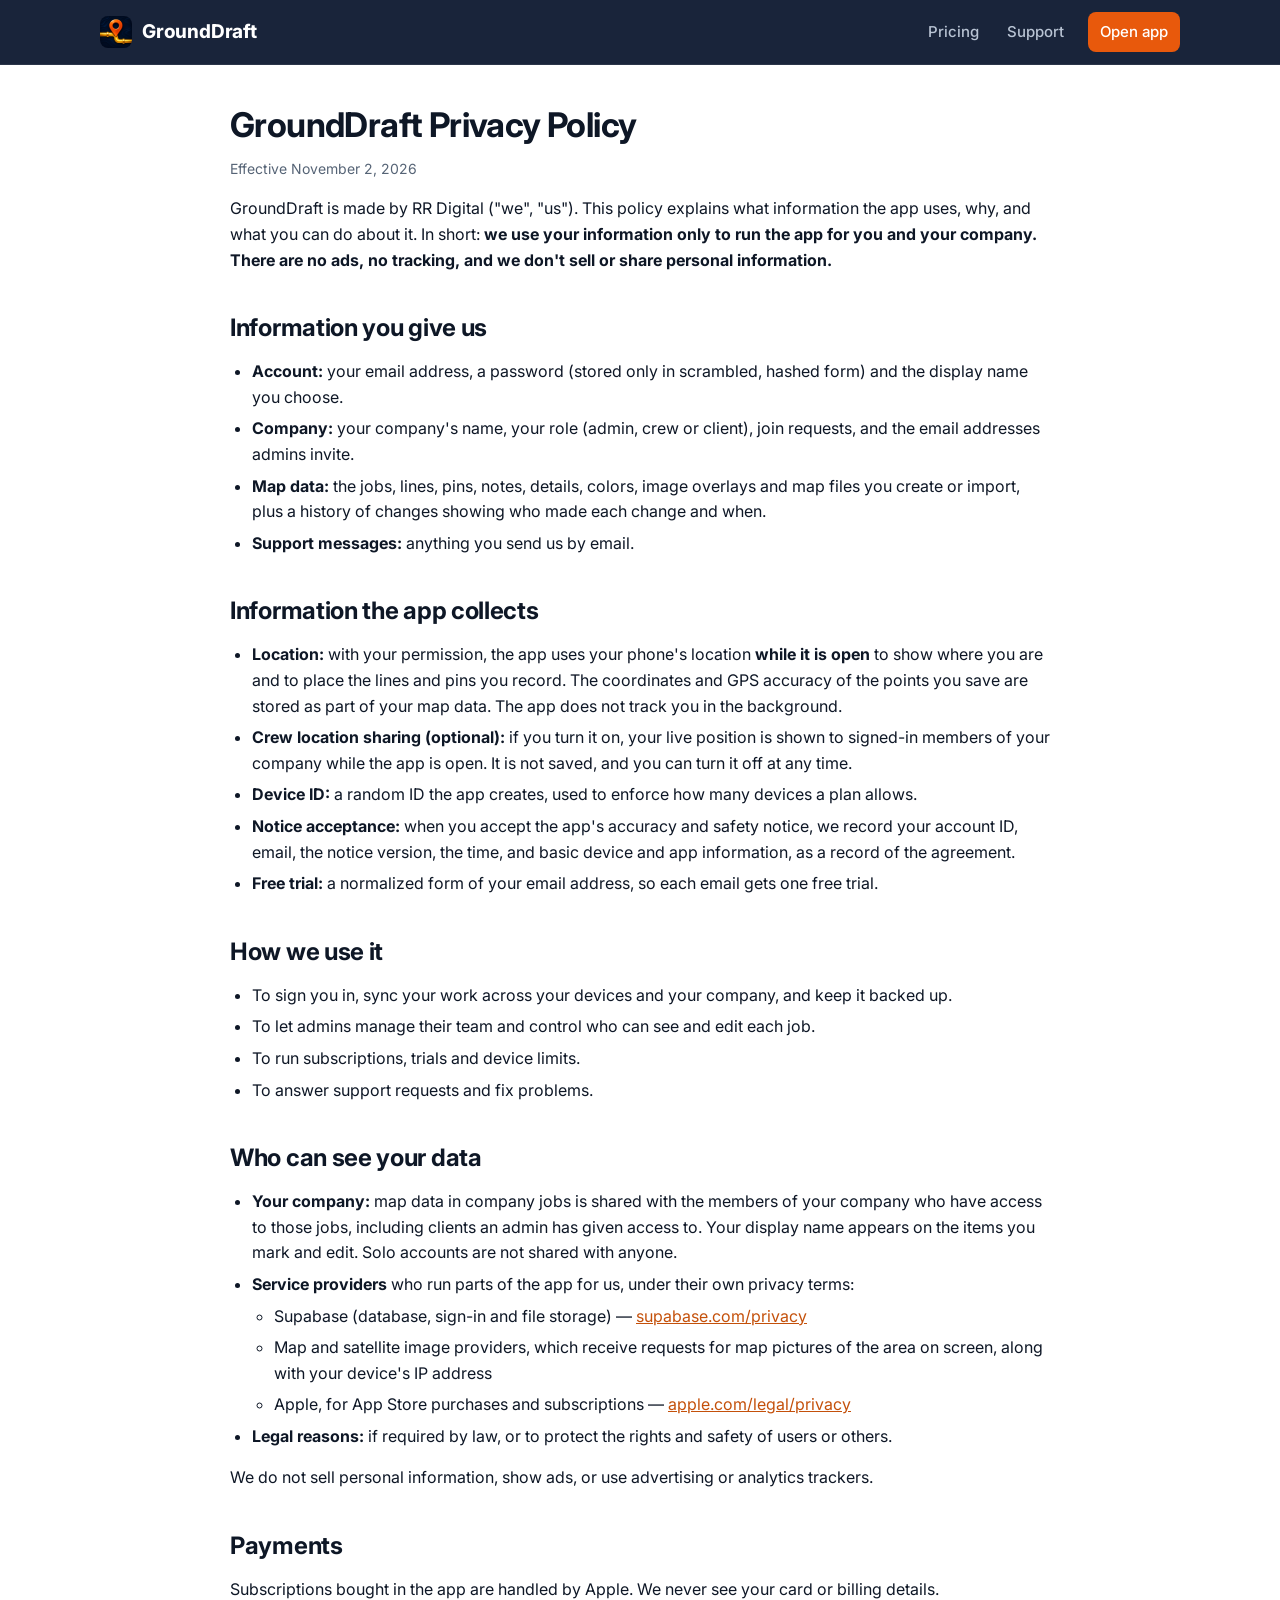
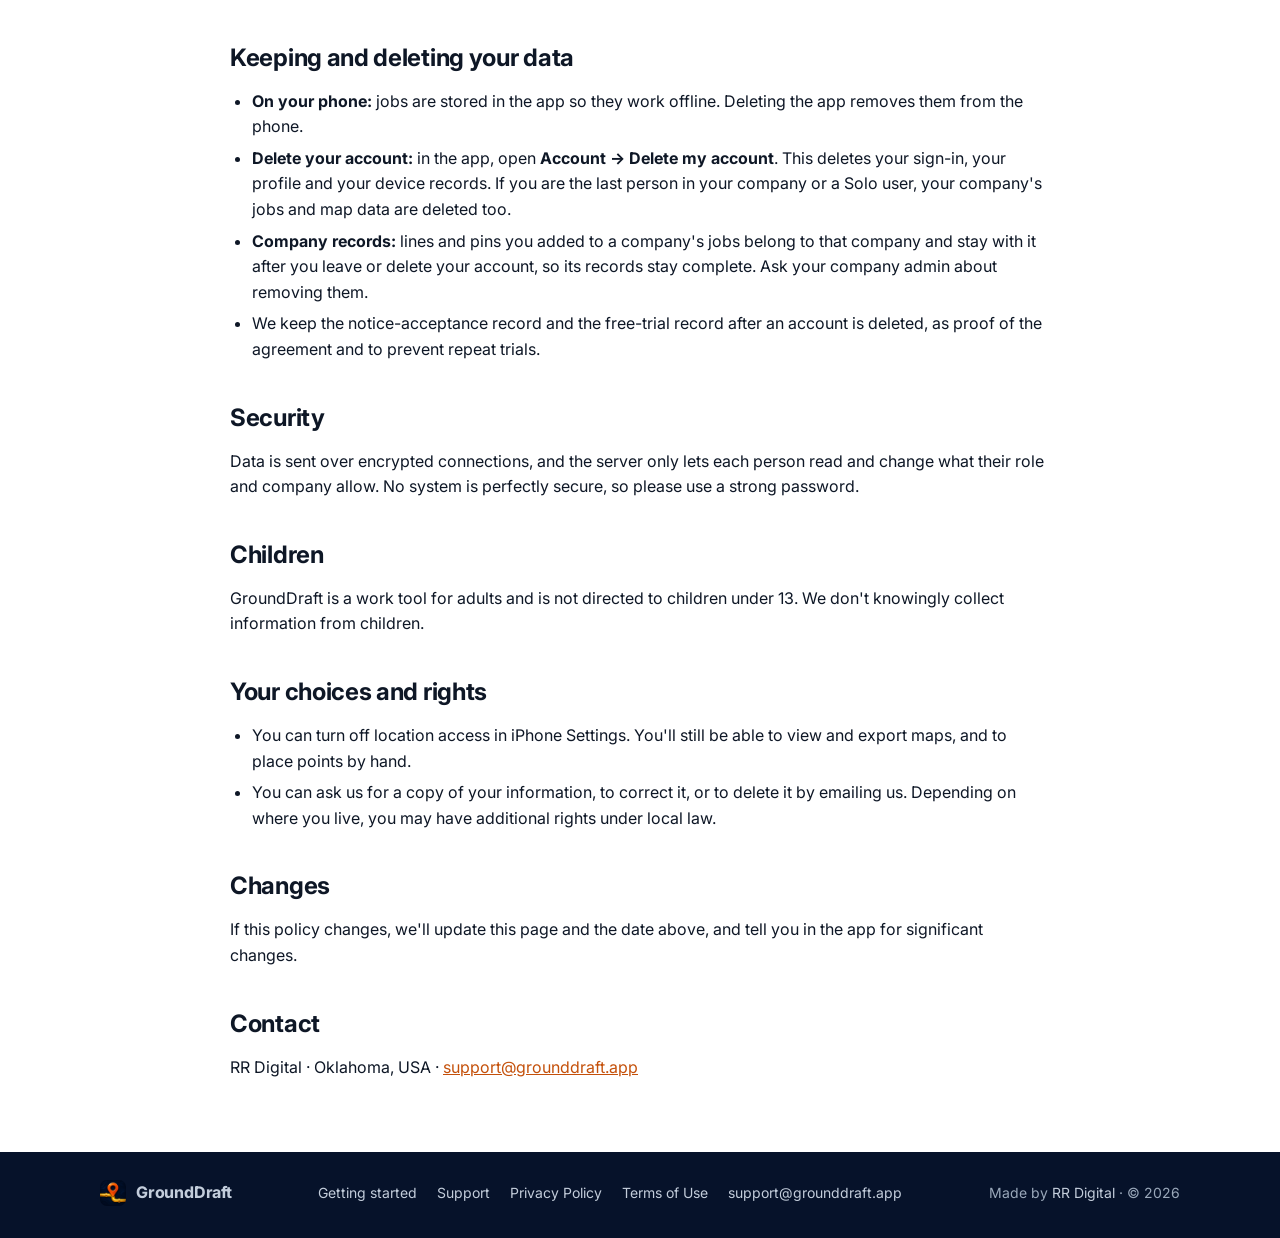
==== commit 93247f1a: "Getting started guide: company setup, adding crew, roles, plans, billing; links from site Co-Authore" ====
--- a/privacy.html
+++ b/privacy.html
@@ -122,7 +122,7 @@
 <footer class="site"><div class="wrap">
   <a class="brand" href="index.html"><img src="img/icon.png" alt="" width="26" height="26"><span>GroundDraft</span></a>
   <div class="links">
-    <a href="support.html">Support</a><a href="privacy.html">Privacy Policy</a><a href="terms.html">Terms of Use</a>
+    <a href="start.html">Getting started</a><a href="support.html">Support</a><a href="privacy.html">Privacy Policy</a><a href="terms.html">Terms of Use</a>
     <a href="mailto:support@grounddraft.app">support@grounddraft.app</a>
   </div>
   <div>Made by <a href="https://rrdigital.app/">RR Digital</a> · © 2026</div>
--- a/style.css
+++ b/style.css
@@ -274,3 +274,15 @@
   .hero img { width: 64px; height: 64px; border-radius: 14px; }
 }
 .split .copy .kicker { color: var(--accent); font-weight: 700; font-size: 14px; letter-spacing: .5px; text-transform: uppercase; margin: 0 0 8px; }
+.data-steps { grid-template-columns: repeat(4, 1fr); }
+@media (max-width: 960px) { .data-steps { grid-template-columns: repeat(2, 1fr); } }
+@media (max-width: 640px) { .data-steps { grid-template-columns: 1fr; } }
+
+/* guide tables */
+.table-wrap { overflow-x: auto; margin: 10px 0; }
+.roles-table { width: 100%; border-collapse: collapse; font-size: 15px; }
+.roles-table th, .roles-table td { text-align: left; vertical-align: top; padding: 10px 12px; border-bottom: 1px solid var(--line); }
+.roles-table th { font-size: 13px; text-transform: uppercase; letter-spacing: .4px; color: var(--muted); }
+.roles-table td:last-child { white-space: nowrap; }
+main.narrow ol li, main.narrow ul li { margin: 6px 0; }
+.plan .billnote { font-size: 13px; color: var(--muted); margin: -10px 0 16px; }
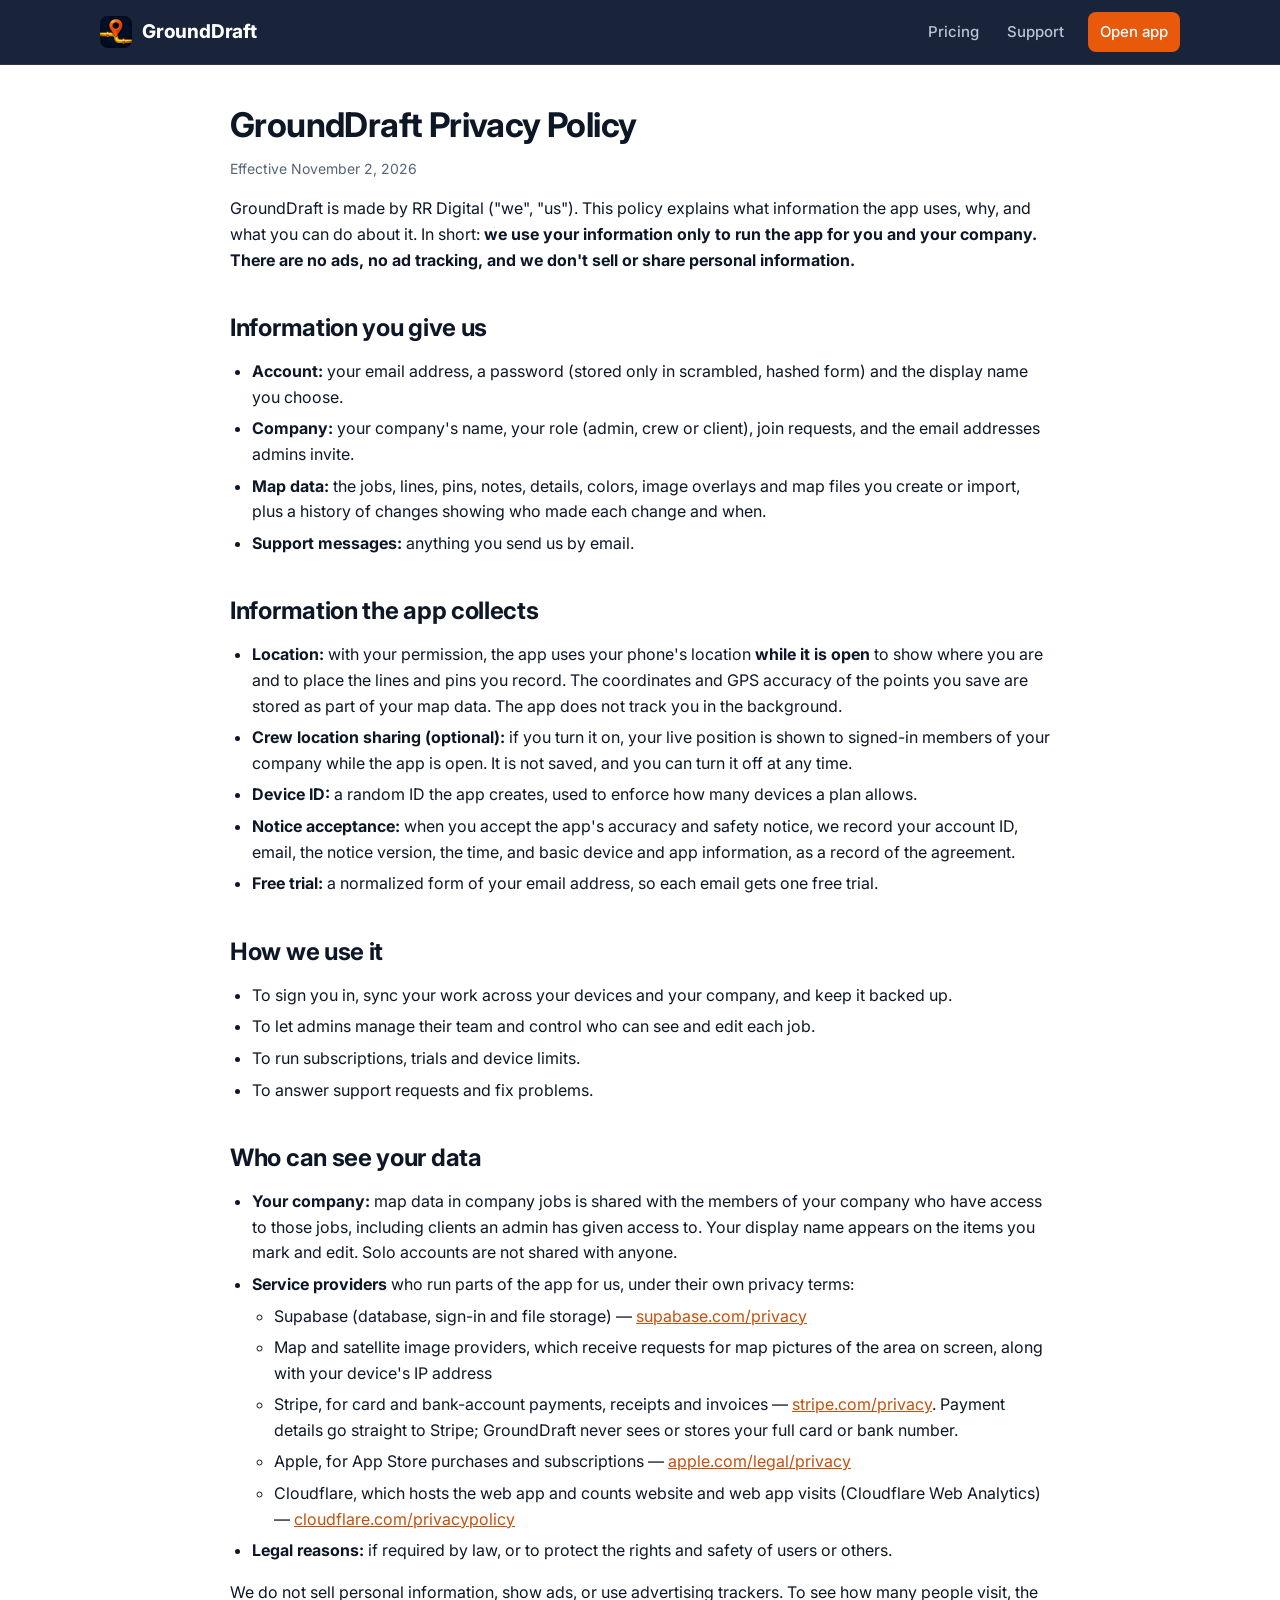
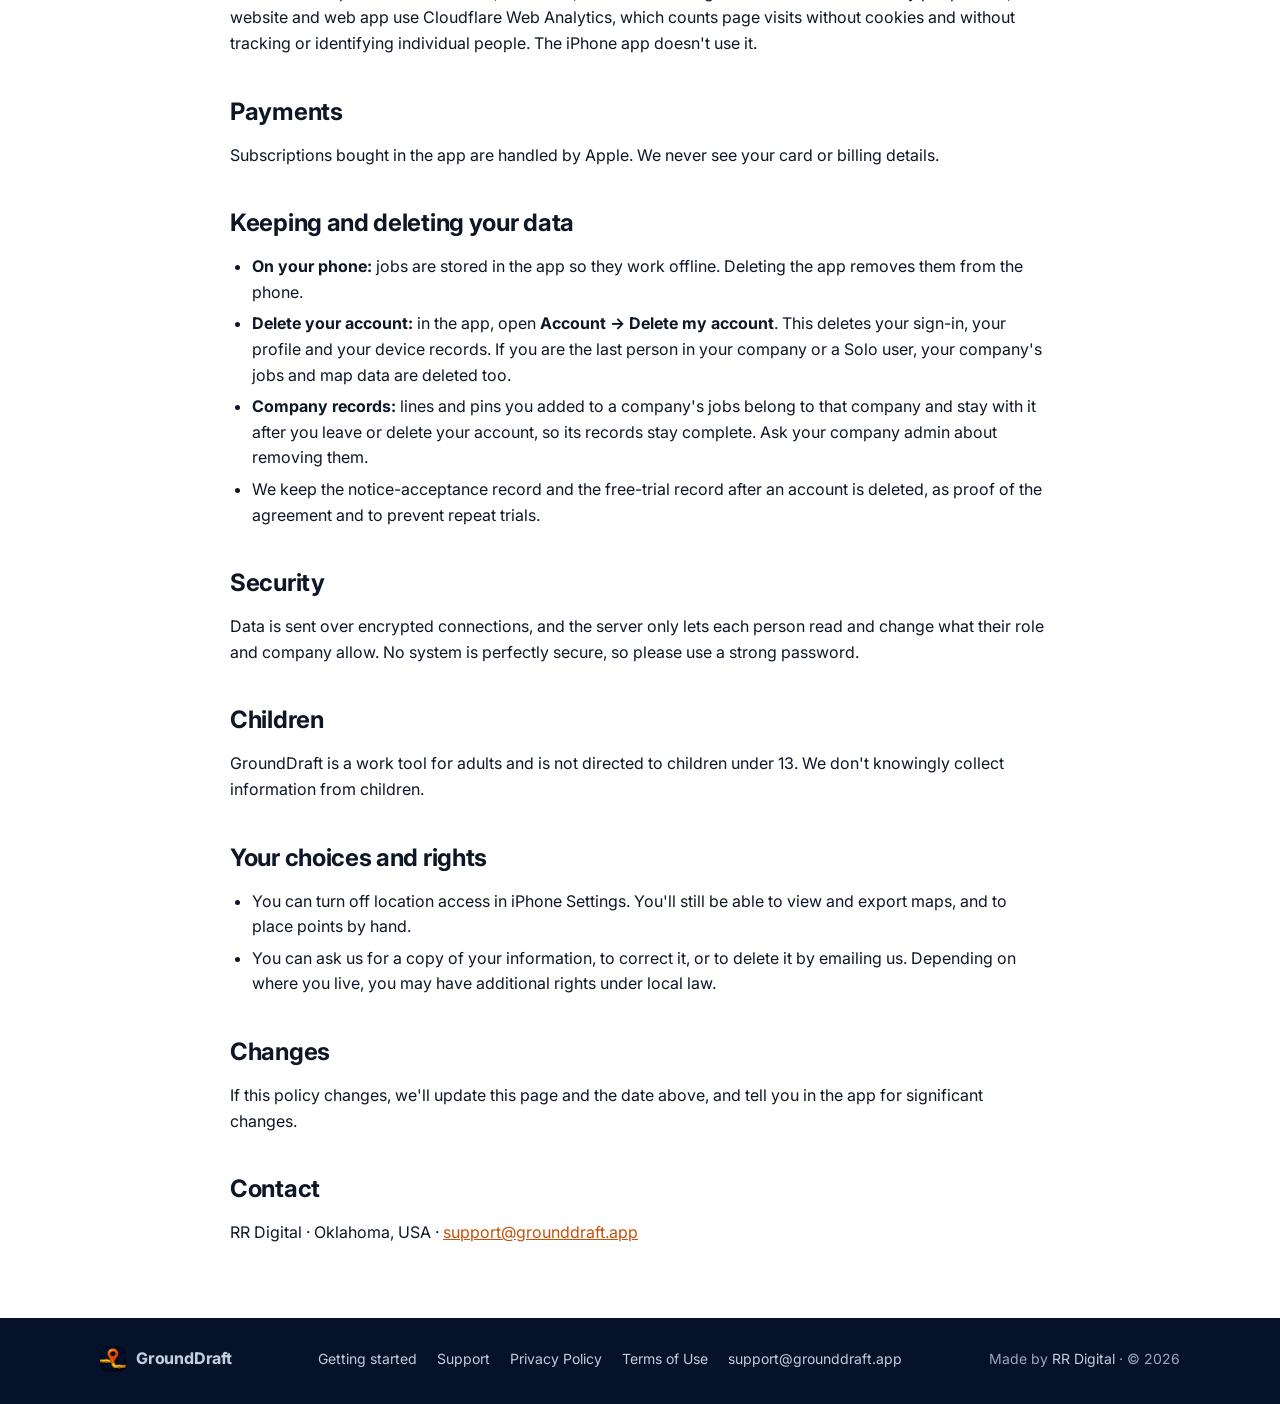
==== commit d6419324: "Cloudflare Web Analytics (cookie-free visit counts); privacy policy lists Stripe and Cloudflare Co-A" ====
--- a/privacy.html
+++ b/privacy.html
@@ -28,7 +28,7 @@
 
   <p>GroundDraft is made by RR Digital ("we", "us"). This policy explains what information the app uses, why,
   and what you can do about it. In short: <b>we use your information only to run the app for you and your company.
-  There are no ads, no tracking, and we don't sell or share personal information.</b></p>
+  There are no ads, no ad tracking, and we don't sell or share personal information.</b></p>
 
   <h2>Information you give us</h2>
   <ul>
@@ -72,11 +72,17 @@
         <li>Supabase (database, sign-in and file storage) — <a href="https://supabase.com/privacy">supabase.com/privacy</a></li>
         <li>Map and satellite image providers, which receive requests for map pictures of the area on screen,
           along with your device's IP address</li>
+        <li>Stripe, for card and bank-account payments, receipts and invoices — <a href="https://stripe.com/privacy">stripe.com/privacy</a>.
+          Payment details go straight to Stripe; GroundDraft never sees or stores your full card or bank number.</li>
         <li>Apple, for App Store purchases and subscriptions — <a href="https://www.apple.com/legal/privacy/">apple.com/legal/privacy</a></li>
+        <li>Cloudflare, which hosts the web app and counts website and web app visits (Cloudflare Web Analytics) —
+          <a href="https://www.cloudflare.com/privacypolicy/">cloudflare.com/privacypolicy</a></li>
       </ul></li>
     <li><b>Legal reasons:</b> if required by law, or to protect the rights and safety of users or others.</li>
   </ul>
-  <p>We do not sell personal information, show ads, or use advertising or analytics trackers.</p>
+  <p>We do not sell personal information, show ads, or use advertising trackers. To see how many people visit, the
+  website and web app use Cloudflare Web Analytics, which counts page visits without cookies and without tracking or
+  identifying individual people. The iPhone app doesn't use it.</p>
 
   <h2>Payments</h2>
   <p>Subscriptions bought in the app are handled by Apple. We never see your card or billing details.</p>
@@ -127,5 +133,6 @@
   </div>
   <div>Made by <a href="https://rrdigital.app/">RR Digital</a> · © 2026</div>
 </div></footer>
+<!-- Cloudflare Web Analytics: counts visits without cookies --><script defer src='https://static.cloudflareinsights.com/beacon.min.js' data-cf-beacon='{"token": "ceca91ece9524c42bbc29e8f4c7ce8b6"}'></script>
 </body>
 </html>
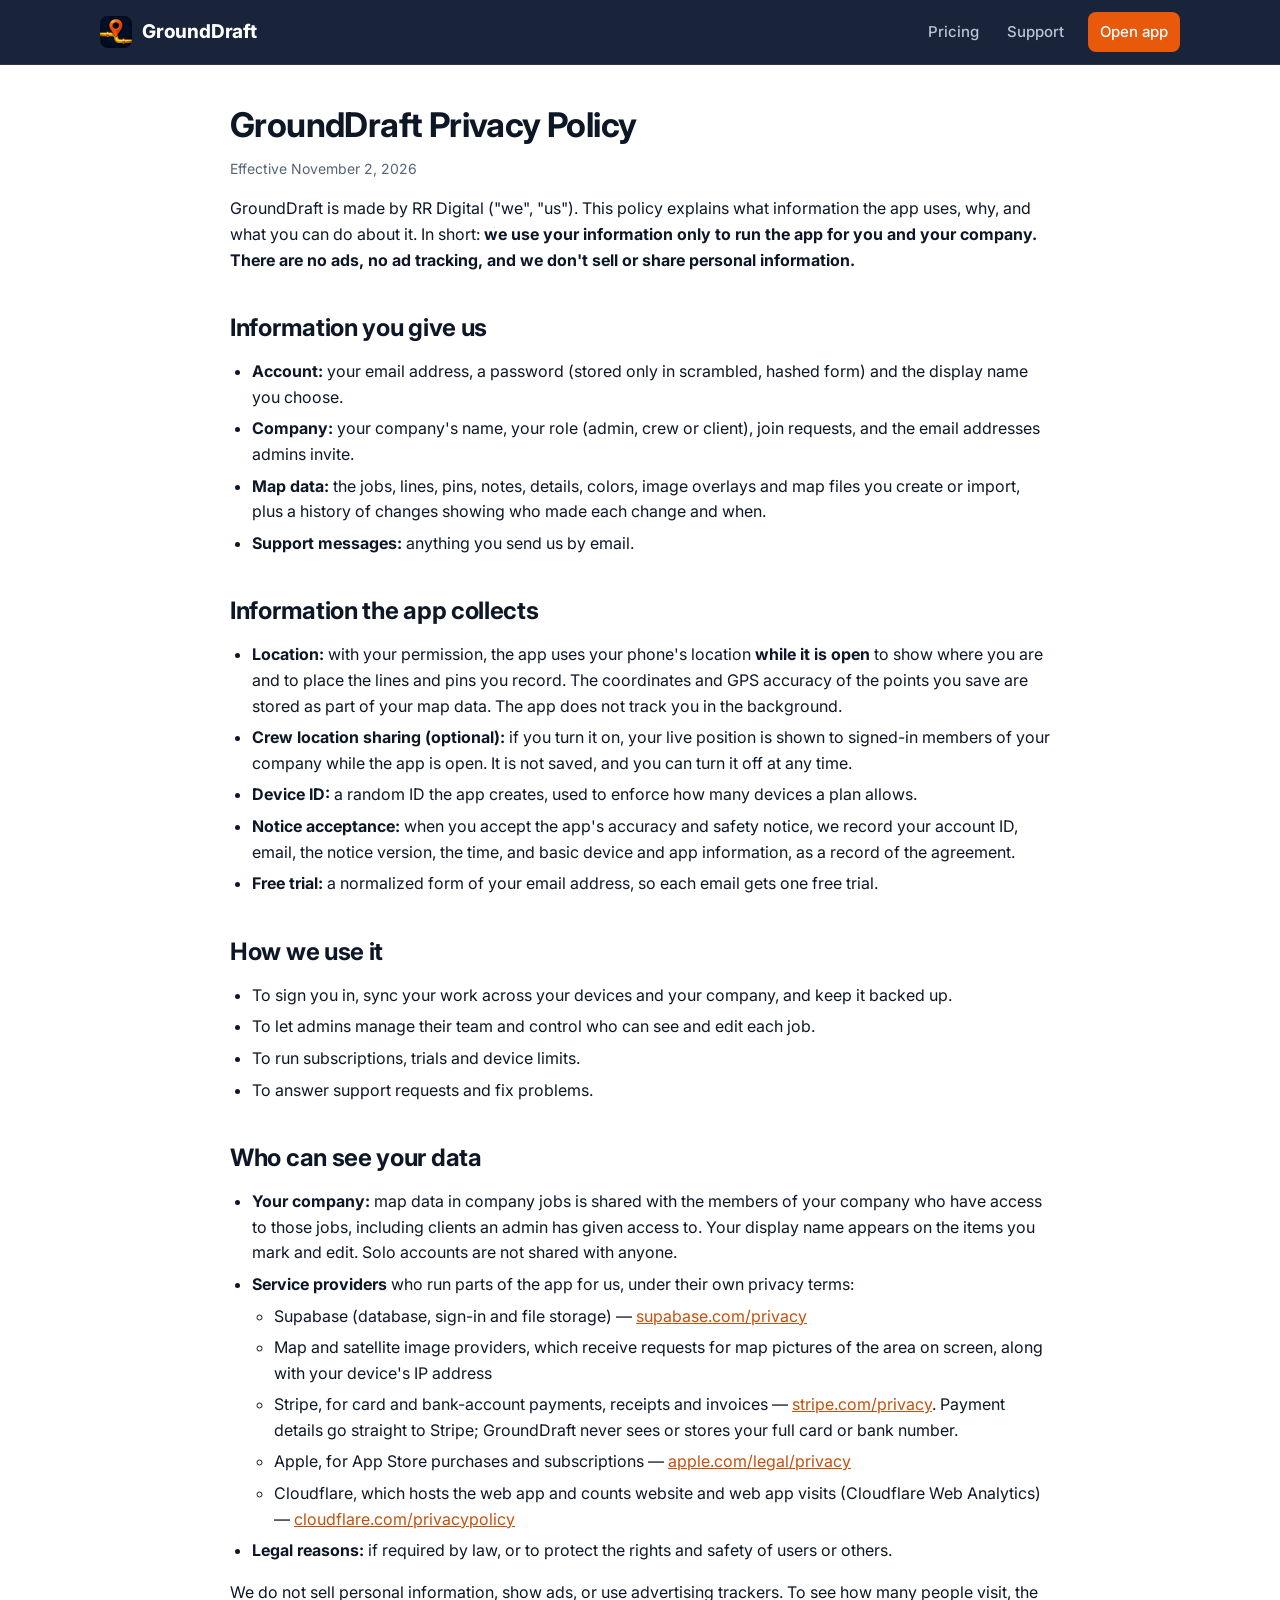
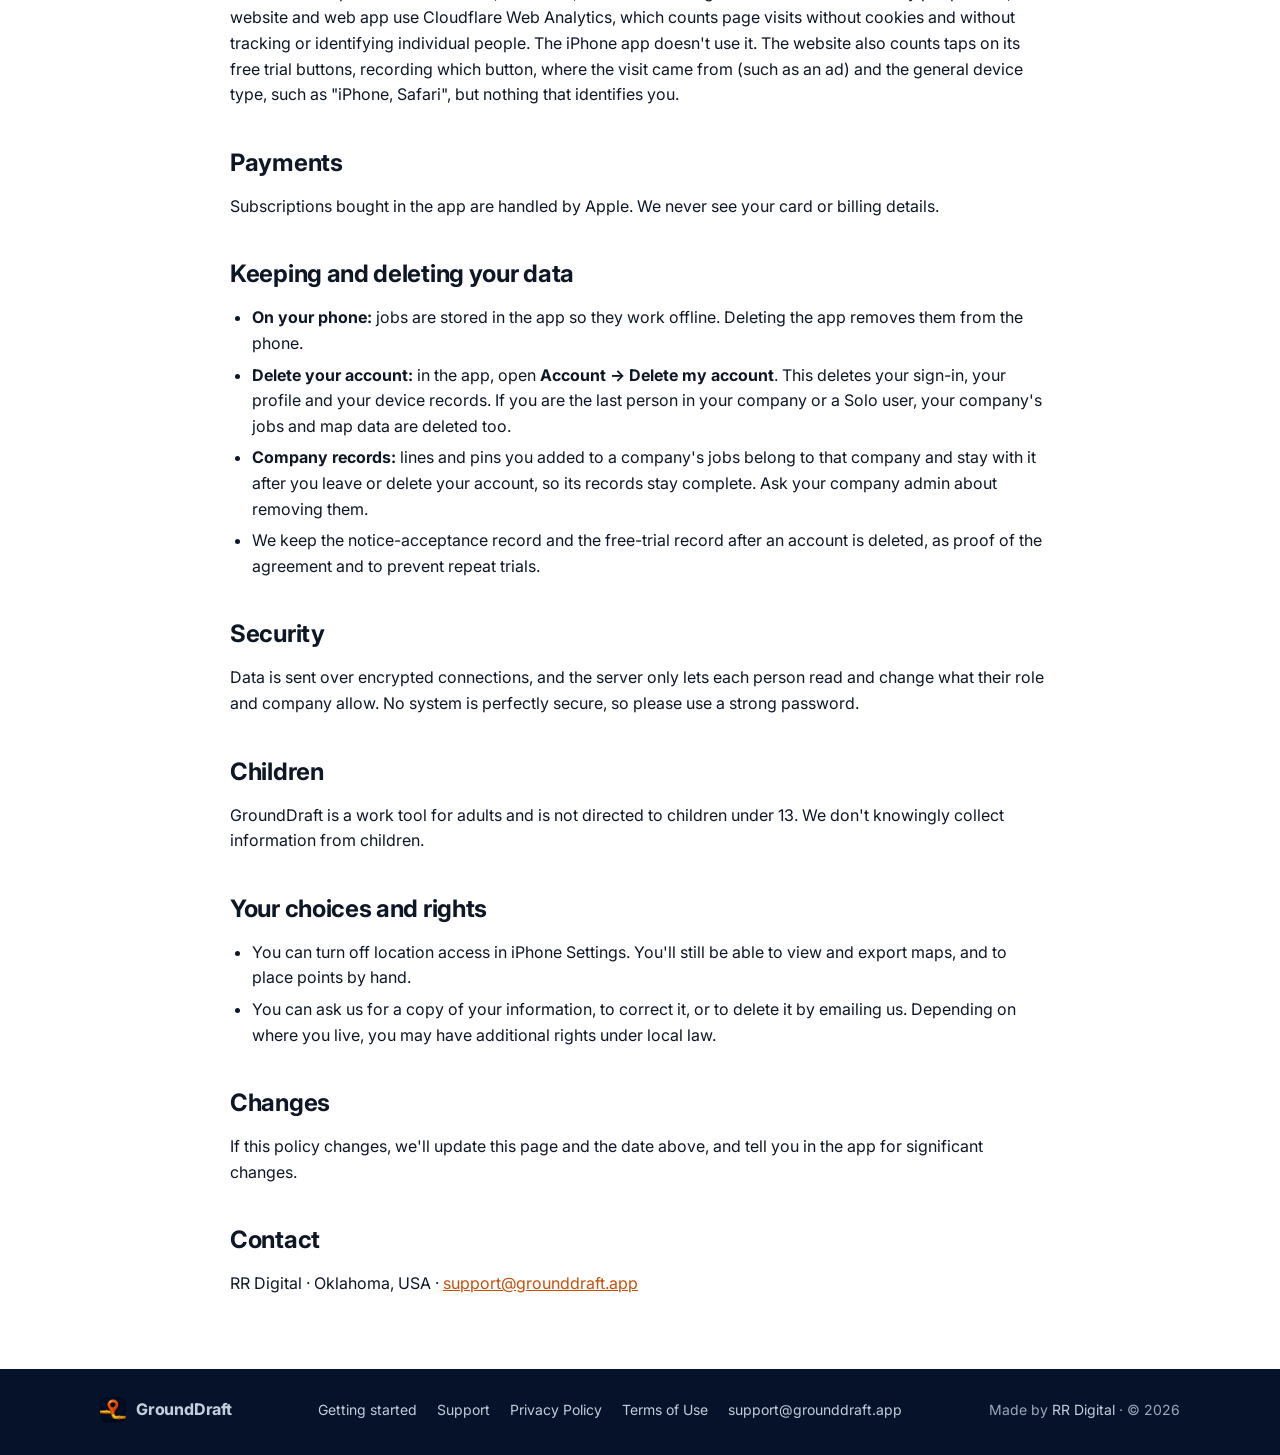
==== commit a7421117: "Count taps on the free trial buttons; privacy policy mentions it Co-Authored-By: Claude Opus 5.5 <no" ====
--- a/privacy.html
+++ b/privacy.html
@@ -82,7 +82,9 @@
   </ul>
   <p>We do not sell personal information, show ads, or use advertising trackers. To see how many people visit, the
   website and web app use Cloudflare Web Analytics, which counts page visits without cookies and without tracking or
-  identifying individual people. The iPhone app doesn't use it.</p>
+  identifying individual people. The iPhone app doesn't use it. The website also counts taps on its free trial buttons,
+  recording which button, where the visit came from (such as an ad) and the general device type, such as "iPhone,
+  Safari", but nothing that identifies you.</p>
 
   <h2>Payments</h2>
   <p>Subscriptions bought in the app are handled by Apple. We never see your card or billing details.</p>
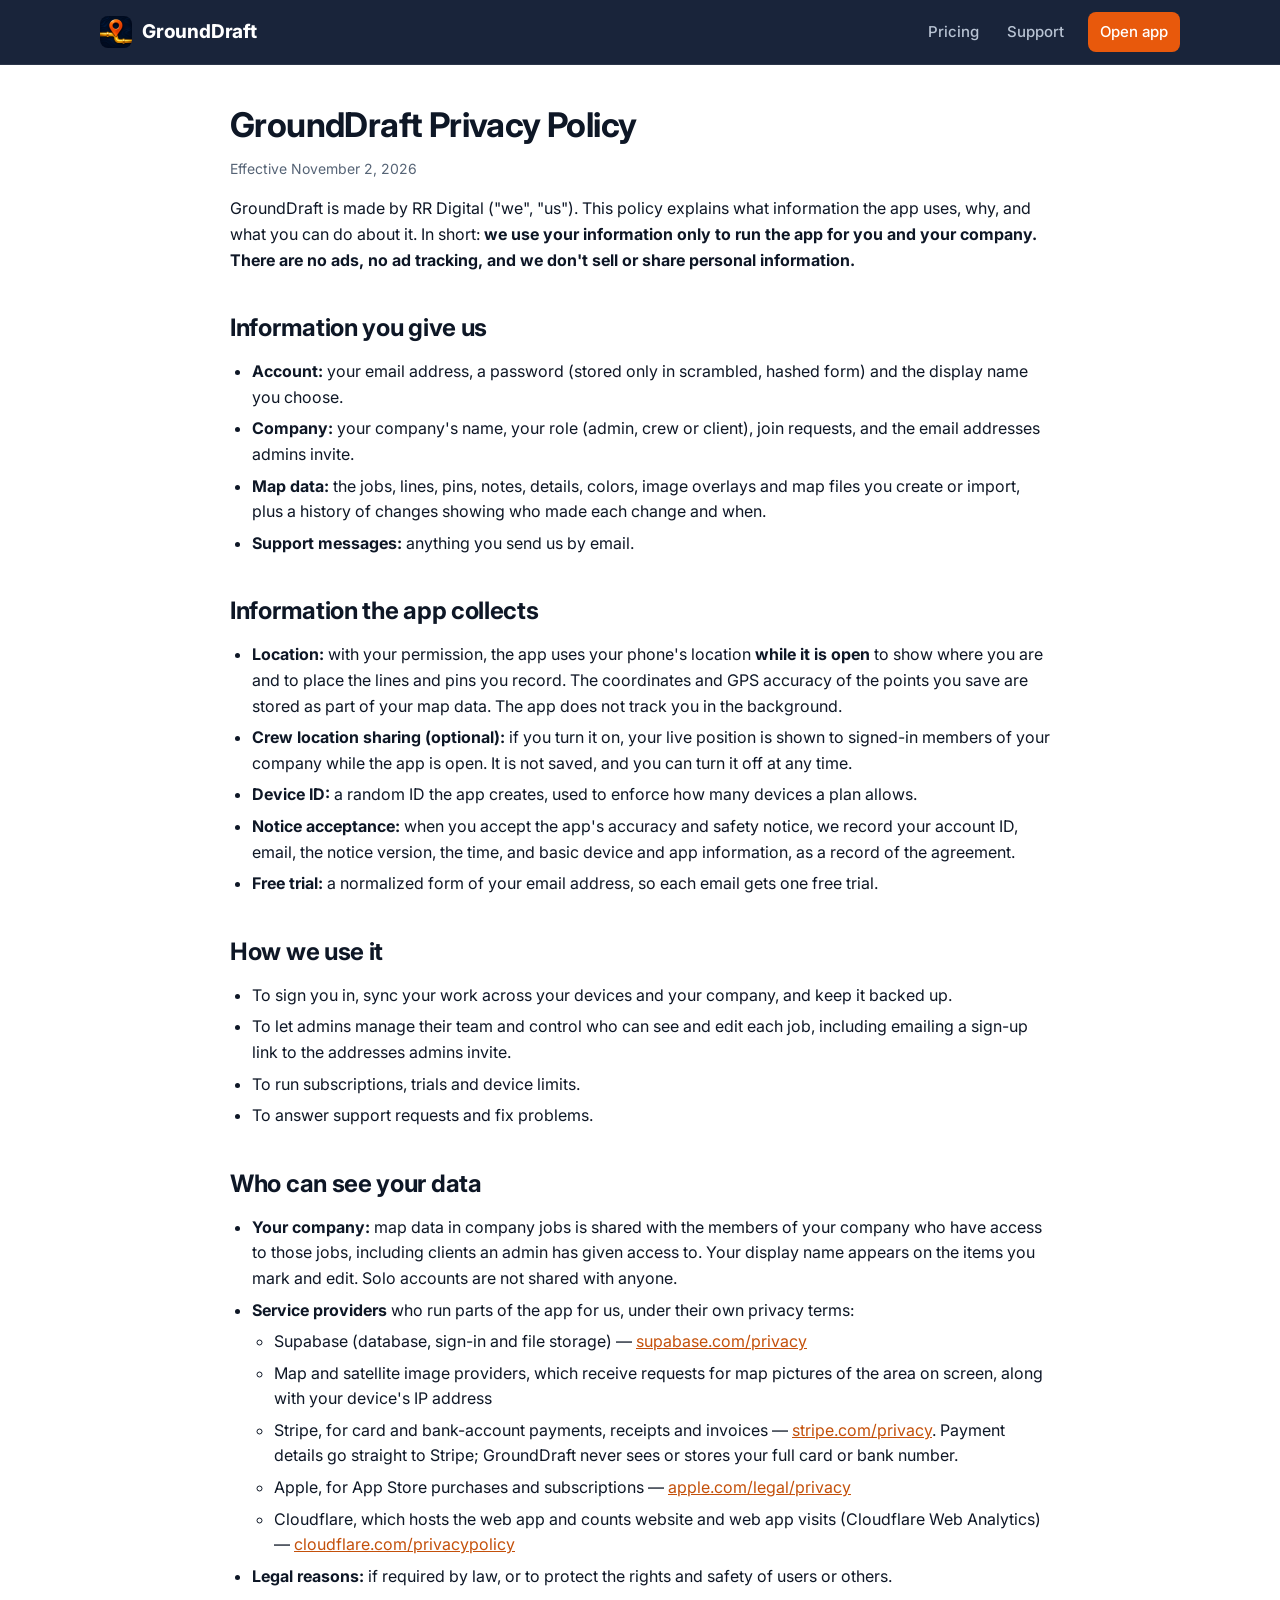
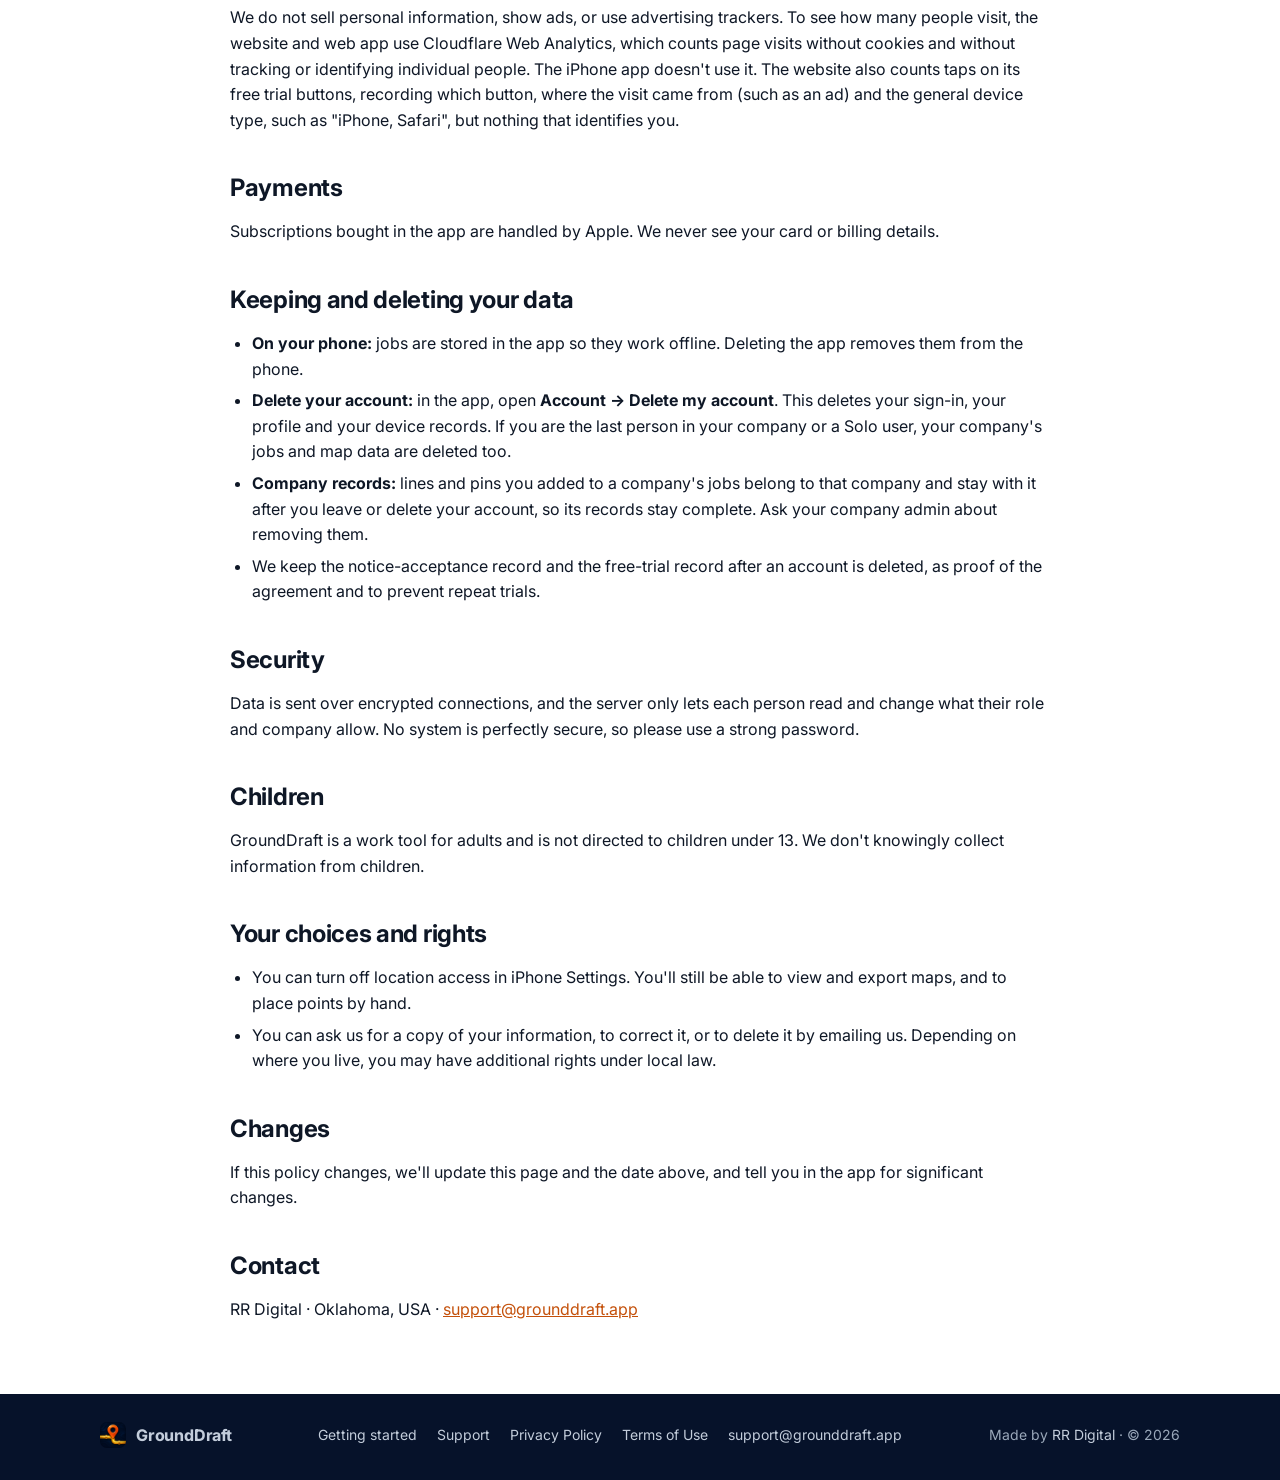
==== commit 4c6002f7: "Invites now email a sign-up link Co-Authored-By: Claude Opus 5.5 <noreply@anthropic.com>" ====
--- a/privacy.html
+++ b/privacy.html
@@ -57,7 +57,8 @@
   <h2>How we use it</h2>
   <ul>
     <li>To sign you in, sync your work across your devices and your company, and keep it backed up.</li>
-    <li>To let admins manage their team and control who can see and edit each job.</li>
+    <li>To let admins manage their team and control who can see and edit each job, including emailing a sign-up
+      link to the addresses admins invite.</li>
     <li>To run subscriptions, trials and device limits.</li>
     <li>To answer support requests and fix problems.</li>
   </ul>
